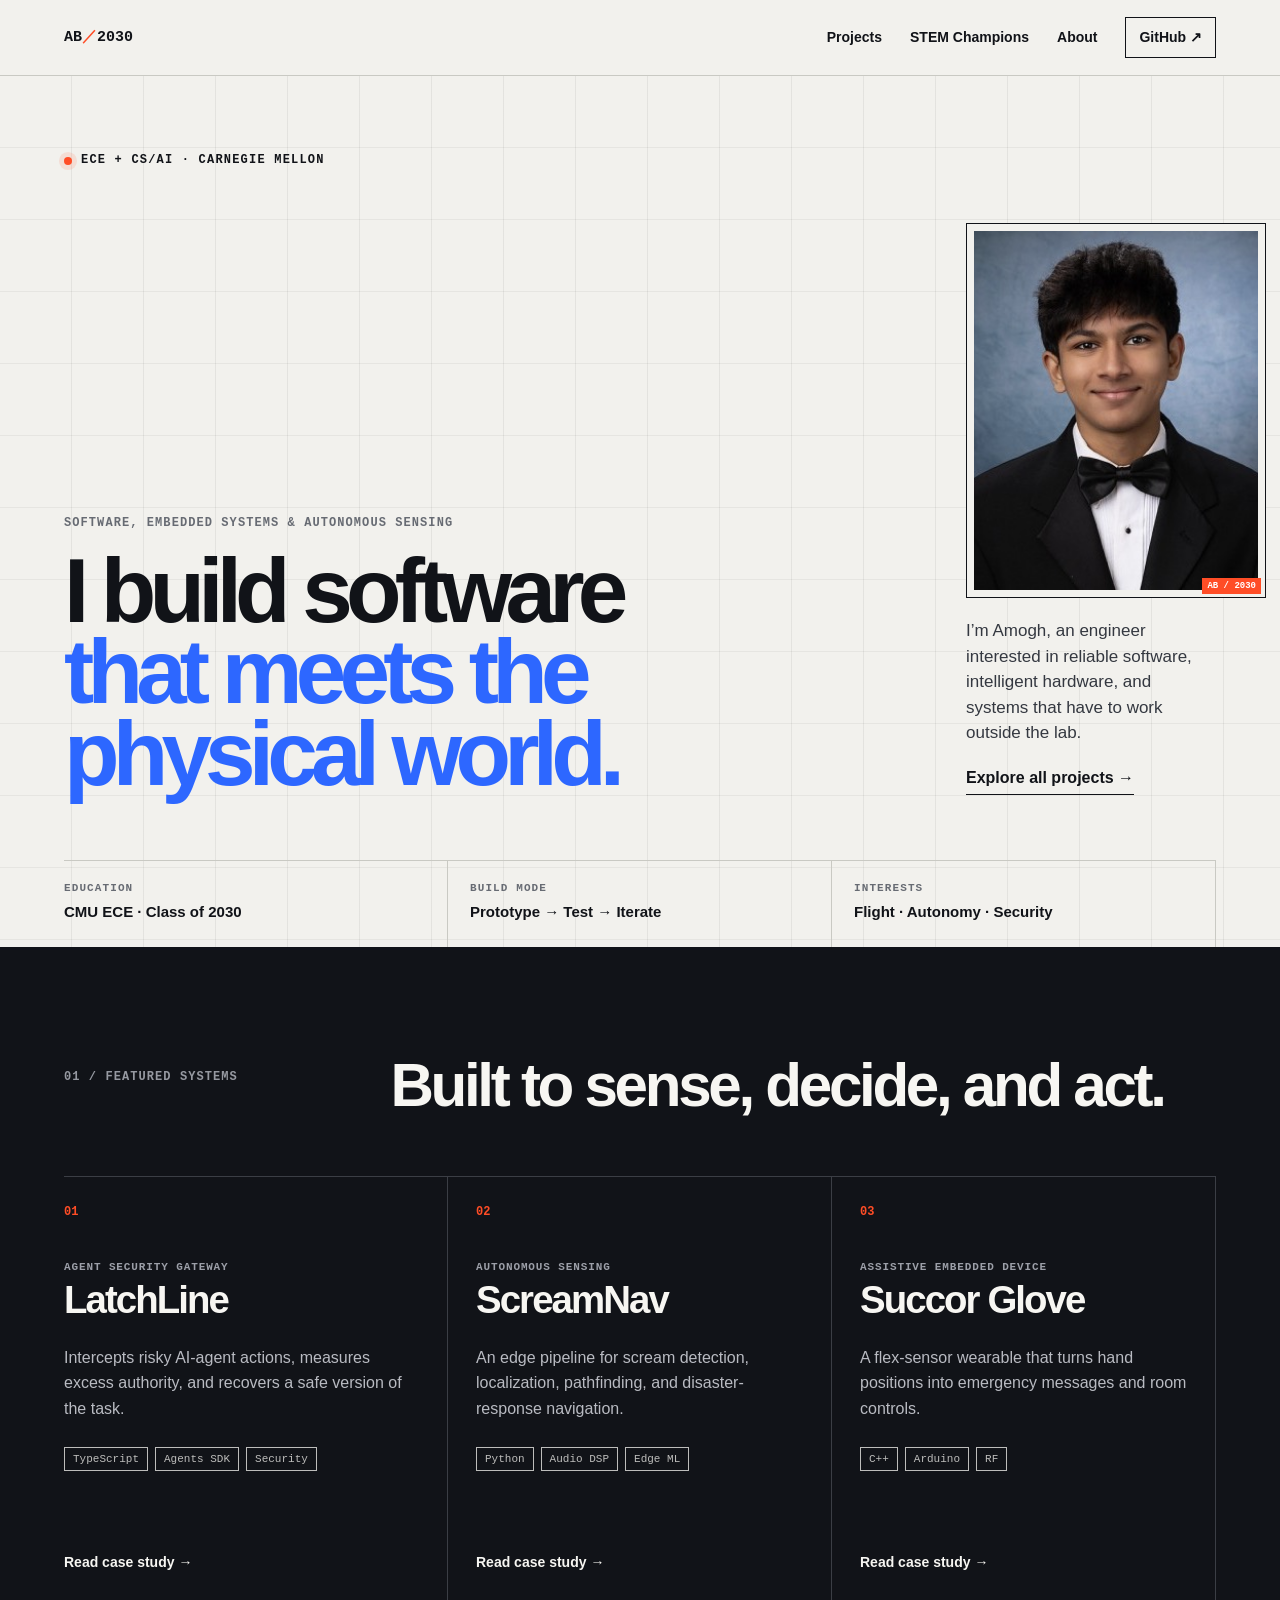
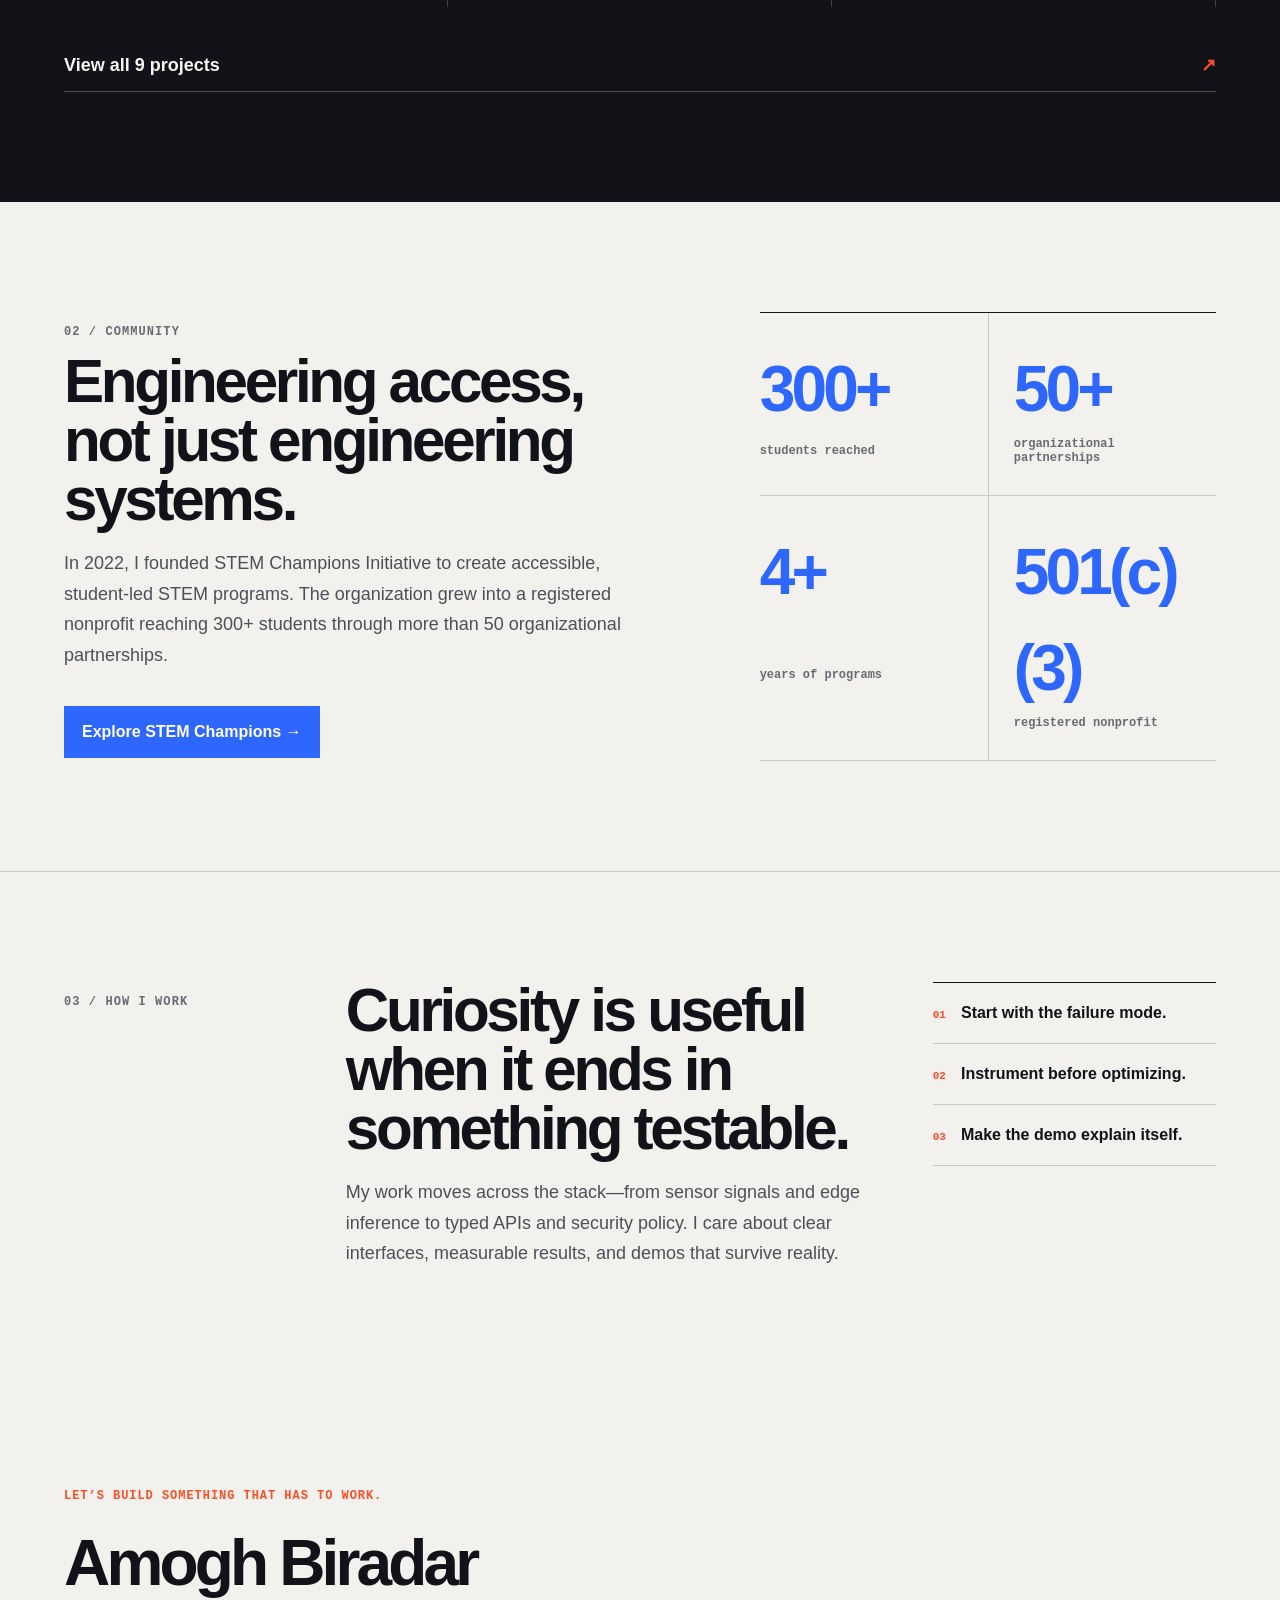
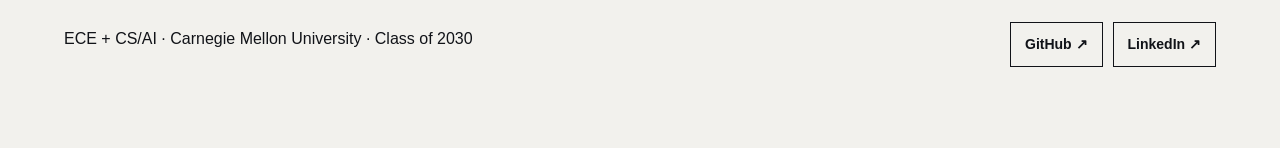
==== index.html @ 131e454c "Enlarge homepage portrait" ====
<!doctype html><html lang="en"><head><meta charset="utf-8"><meta name="viewport" content="width=device-width,initial-scale=1"><meta name="description" content="Amogh Biradar builds software, embedded systems, and autonomous tools at Carnegie Mellon."><title>Amogh Biradar — Software & Systems Engineer</title><link rel="stylesheet" href="style.css?v=20260917-portrait-large"></head><body>
<header class="nav-shell"><a class="wordmark" href="index.html">AB<span>／</span>2030</a><nav class="nav-links" aria-label="Primary"><a href="projects.html">Projects</a><a href="stem-champions.html">STEM Champions</a><a href="about.html">About</a><a class="nav-cta" href="https://github.com/Amogh-Biradar" target="_blank" rel="noreferrer">GitHub ↗</a></nav></header>
<main><section class="hero"><div class="hero-signal"><span class="signal-dot"></span>ECE + CS/AI · CARNEGIE MELLON</div><div class="hero-grid"><div><p class="kicker">Software, embedded systems & autonomous sensing</p><h1>I build software<span>that meets the physical world.</span></h1></div><div class="portrait-block"><div class="portrait-frame"><img src="assets/profile.jpg" alt="Portrait of Amogh Biradar"></div><p>I’m Amogh, an engineer interested in reliable software, intelligent hardware, and systems that have to work outside the lab.</p><a class="text-link" href="projects.html">Explore all projects →</a></div></div><div class="telemetry"><div><span>EDUCATION</span><strong>CMU ECE · Class of 2030</strong></div><div><span>BUILD MODE</span><strong>Prototype → Test → Iterate</strong></div><div><span>INTERESTS</span><strong>Flight · Autonomy · Security</strong></div></div></section>
<section class="dark-section"><div class="section-heading"><p class="section-number">01 / FEATURED SYSTEMS</p><h2>Built to sense, decide, and act.</h2></div><div class="featured-grid"><a class="feature-card" href="project.html?id=latchline"><span class="card-no">01</span><p>Agent security gateway</p><h3>LatchLine</h3><p class="card-copy">Intercepts risky AI-agent actions, measures excess authority, and recovers a safe version of the task.</p><div class="mini-tags"><span>TypeScript</span><span>Agents SDK</span><span>Security</span></div><b>Read case study →</b></a><a class="feature-card" href="project.html?id=screamnav"><span class="card-no">02</span><p>Autonomous sensing</p><h3>ScreamNav</h3><p class="card-copy">An edge pipeline for scream detection, localization, pathfinding, and disaster-response navigation.</p><div class="mini-tags"><span>Python</span><span>Audio DSP</span><span>Edge ML</span></div><b>Read case study →</b></a><a class="feature-card" href="project.html?id=succor"><span class="card-no">03</span><p>Assistive embedded device</p><h3>Succor Glove</h3><p class="card-copy">A flex-sensor wearable that turns hand positions into emergency messages and room controls.</p><div class="mini-tags"><span>C++</span><span>Arduino</span><span>RF</span></div><b>Read case study →</b></a></div><a class="section-link" href="projects.html">View all 9 projects <span>↗</span></a></section>
<section class="impact-band"><div><p class="section-number">02 / COMMUNITY</p><h2>Engineering access, not just engineering systems.</h2><p>In 2022, I founded STEM Champions Initiative to create accessible, student-led STEM programs. The organization grew into a registered nonprofit reaching 300+ students through more than 50 organizational partnerships.</p><a class="button" href="stem-champions.html">Explore STEM Champions →</a></div><div class="metric-grid"><div><strong>300+</strong><span>students reached</span></div><div><strong>50+</strong><span>organizational partnerships</span></div><div><strong>4+</strong><span>years of programs</span></div><div><strong>501(c)(3)</strong><span>registered nonprofit</span></div></div></section>
<section class="approach"><p class="section-number">03 / HOW I WORK</p><div><h2>Curiosity is useful when it ends in something testable.</h2><p>My work moves across the stack—from sensor signals and edge inference to typed APIs and security policy. I care about clear interfaces, measurable results, and demos that survive reality.</p></div><ol><li><span>01</span>Start with the failure mode.</li><li><span>02</span>Instrument before optimizing.</li><li><span>03</span>Make the demo explain itself.</li></ol></section></main>
<footer><div><p class="footer-kicker">LET’S BUILD SOMETHING THAT HAS TO WORK.</p><h2>Amogh Biradar</h2><p>ECE + CS/AI · Carnegie Mellon University · Class of 2030</p></div><div class="footer-links"><a href="https://github.com/Amogh-Biradar" target="_blank" rel="noreferrer">GitHub ↗</a><a href="https://www.linkedin.com/in/amogh-biradar-7ab093253" target="_blank" rel="noreferrer">LinkedIn ↗</a></div></footer></body></html>
---- style.css ----
:root{--ink:#111318;--paper:#f2f1ed;--line:#c9c9c3;--muted:#676b73;--signal:#ff4d26;--blue:#2d67ff;--white:#f7f6f2}*{box-sizing:border-box}html{scroll-behavior:smooth}body{margin:0;background:var(--paper);color:var(--ink);font:16px/1.5 Arial,sans-serif}a{color:inherit;text-decoration:none}img{display:block;max-width:100%}.nav-shell{height:76px;padding:0 clamp(20px,5vw,76px);display:flex;align-items:center;justify-content:space-between;border-bottom:1px solid var(--line);background:rgba(242,241,237,.94);backdrop-filter:blur(14px);position:sticky;top:0;z-index:20}.wordmark{font:700 15px/1 monospace}.wordmark span{color:var(--signal)}.nav-links{display:flex;align-items:center;gap:28px;font-size:14px;font-weight:650}.nav-links>a:hover,.nav-links .active{color:var(--blue)}.nav-cta{border:1px solid var(--ink);padding:9px 13px}.nav-cta:hover{background:var(--ink);color:#fff!important}.hero{padding:clamp(42px,6vw,80px) clamp(20px,5vw,76px) 0;min-height:calc(100vh - 76px);display:flex;flex-direction:column;overflow:hidden;background-image:linear-gradient(to right,transparent calc(100% - 1px),rgba(17,19,24,.065) 1px),linear-gradient(to bottom,transparent calc(100% - 1px),rgba(17,19,24,.055) 1px);background-size:72px 72px}.hero-signal{font:650 12px/1.3 monospace;letter-spacing:.1em;display:flex;align-items:center;gap:9px;text-transform:uppercase}.signal-dot{width:8px;height:8px;border-radius:50%;background:var(--signal);box-shadow:0 0 0 5px rgba(255,77,38,.12);display:inline-block}.hero-grid{display:grid;grid-template-columns:minmax(0,3.4fr) minmax(250px,1fr);gap:6vw;margin-top:auto;padding:55px 0 65px;align-items:end}.kicker,.section-number{font:650 12px/1.4 monospace;letter-spacing:.09em;color:var(--muted);text-transform:uppercase}.hero h1,.page-hero h1,.profile-hero h1,.case-hero h1{margin:18px 0 0;font-size:clamp(3.2rem,7.1vw,7.7rem);line-height:.9;letter-spacing:-.075em;font-weight:650}.hero h1 span{display:block;color:var(--blue)}.portrait-block{max-width:360px}.portrait-frame{width:150px;aspect-ratio:4/5;overflow:hidden;border:1px solid var(--ink);padding:7px;background:var(--paper);margin-bottom:20px;position:relative}.portrait-frame:after{content:'AB / 2030';position:absolute;right:4px;bottom:3px;background:var(--signal);color:#fff;padding:3px 5px;font:600 9px monospace}.portrait-frame img{width:100%;height:100%;object-fit:cover;filter:grayscale(15%)}.portrait-block>p{font-size:17px;color:#343840;margin:0 0 20px}.text-link{display:inline-block;font-weight:700;border-bottom:1px solid;padding-bottom:4px}.telemetry{margin-top:auto;display:grid;grid-template-columns:repeat(3,1fr);border-top:1px solid var(--line)}.telemetry>div{padding:21px 22px 24px 0;border-right:1px solid var(--line);display:grid;gap:7px}.telemetry>div+div{padding-left:22px}.telemetry span{font:650 11px monospace;color:var(--muted);letter-spacing:.1em}.telemetry strong{font-size:15px}.dark-section{padding:110px clamp(20px,5vw,76px);background:var(--ink);color:var(--white)}.section-heading{display:grid;grid-template-columns:1fr 3fr;gap:4vw;margin-bottom:60px}.dark-section .section-number,.timeline-section .section-number{color:#9699a1}.section-heading h2,.impact-band h2,.approach h2,.story-section h2,.toolkit h2,.project-links h2{margin:0;font-size:clamp(2.4rem,4.7vw,5rem);line-height:.98;letter-spacing:-.055em}.featured-grid{display:grid;grid-template-columns:repeat(3,1fr);border-top:1px solid #3b3e45}.feature-card{padding:28px 28px 34px 0;border-right:1px solid #3b3e45;display:flex;min-height:430px;flex-direction:column}.feature-card+.feature-card{padding-left:28px}.feature-card:hover h3,.index-card:hover h2{color:#8dabff}.card-no{color:var(--signal);font:650 12px monospace}.feature-card>p:not(.card-copy),.index-card>p:first-of-type{margin:42px 0 8px;color:#9c9fa8;font:650 11px monospace;text-transform:uppercase;letter-spacing:.08em}.feature-card h3,.index-card h2{font-size:clamp(2rem,3vw,3.6rem);letter-spacing:-.05em;line-height:1;margin:0}.card-copy{color:#b9bbc2;line-height:1.6;margin:25px 0}.feature-card b{margin-top:auto;font-size:14px}.mini-tags{display:flex;flex-wrap:wrap;gap:7px;margin:0 0 25px}.mini-tags span{border:1px solid currentColor;padding:5px 8px;font:500 11px monospace;opacity:.75}.section-link{margin-top:45px;display:flex;justify-content:space-between;font-size:18px;font-weight:700;border-bottom:1px solid #4a4c52;padding-bottom:12px}.section-link span{color:var(--signal)}.impact-band{padding:110px clamp(20px,5vw,76px);display:grid;grid-template-columns:1.3fr 1fr;gap:8vw}.impact-band>div>p:not(.section-number){max-width:680px;color:#4c5058;font-size:18px;line-height:1.7}.button{display:inline-block;background:var(--blue);color:#fff;padding:14px 18px;font-weight:700;margin-top:18px}.button:hover{background:var(--ink)}.metric-grid{display:grid;grid-template-columns:repeat(2,1fr);border-top:1px solid var(--ink);align-self:start}.metric-grid>div{padding:28px 12px 30px 0;border-bottom:1px solid var(--line);display:grid}.metric-grid>div:nth-child(even){padding-left:25px;border-left:1px solid var(--line)}.metric-grid strong{font-size:clamp(2.8rem,5vw,5.2rem);letter-spacing:-.06em;color:var(--blue)}.metric-grid span{font:600 12px monospace;color:var(--muted)}.approach{padding:110px clamp(20px,5vw,76px);border-top:1px solid var(--line);display:grid;grid-template-columns:1fr 2.4fr 1.3fr;gap:5vw}.approach>div>p{font-size:18px;color:#4c5058;line-height:1.7}.approach ol{list-style:none;margin:0;padding:0;border-top:1px solid}.approach li{padding:18px 0;border-bottom:1px solid var(--line);font-weight:700}.approach li span{color:var(--signal);font:600 11px monospace;margin-right:15px}footer{padding:80px clamp(20px,5vw,76px);display:flex;justify-content:space-between;gap:50px;align-items:flex-end}footer h2{font-size:clamp(2.5rem,5vw,5rem);margin:12px 0 4px;letter-spacing:-.06em}.footer-kicker{font:650 12px monospace;color:var(--signal);letter-spacing:.08em}.footer-links{display:flex;gap:10px}.footer-links a{border:1px solid;padding:11px 14px;font-weight:650;font-size:14px}.footer-links a:hover{background:var(--blue);border-color:var(--blue);color:#fff}
.page-hero{padding:clamp(70px,10vw,145px) clamp(20px,5vw,76px) 90px;border-bottom:1px solid var(--line);position:relative;overflow:hidden}.page-hero:after{content:'+';position:absolute;right:5vw;top:80px;color:var(--blue);font:200 clamp(8rem,20vw,18rem)/1 monospace;opacity:.12}.page-hero h1{max-width:1100px}.page-hero>p:last-child{font-size:20px;line-height:1.6;max-width:700px;color:#4d5159;margin-top:35px}.project-index-section{padding:45px clamp(20px,5vw,76px) 110px;background:var(--ink);color:var(--white)}.filter-row{display:flex;gap:10px;flex-wrap:wrap;margin-bottom:45px}.filter-row span{border:1px solid #494c54;padding:7px 10px;font:600 11px monospace;color:#a9abb1}.filter-row span:first-child{background:var(--blue);border-color:var(--blue);color:#fff}.all-projects{display:grid;grid-template-columns:repeat(2,1fr);border-top:1px solid #3b3e45}.index-card{min-height:390px;padding:32px;border-bottom:1px solid #3b3e45}.index-card:nth-child(odd){border-right:1px solid #3b3e45;padding-left:0}.index-card>div:first-child{display:flex;justify-content:space-between;color:var(--signal);font:650 12px monospace}.index-card .card-copy{max-width:630px}.nonprofit-hero{background:var(--ink);color:var(--white);border:0}.nonprofit-hero>p:last-child{color:#c4c5c9}.numbers{display:grid;grid-template-columns:repeat(4,1fr);background:var(--blue);color:#fff;padding:0 clamp(20px,5vw,76px)}.numbers div{padding:45px 25px 45px 0;border-right:1px solid rgba(255,255,255,.3);display:grid}.numbers div+div{padding-left:25px}.numbers strong{font-size:clamp(3rem,6vw,6rem);letter-spacing:-.06em}.numbers span{font:600 12px monospace;text-transform:uppercase}.story-section{padding:110px clamp(20px,5vw,76px);display:grid;grid-template-columns:1fr 3fr;gap:5vw}.story-section>div p{max-width:850px;font-size:18px;line-height:1.7;color:#4d5159}.timeline-section{padding:110px clamp(20px,5vw,76px);background:var(--ink);color:var(--white)}.timeline{display:grid;grid-template-columns:repeat(4,1fr);border-top:1px solid #44474e}.timeline article{padding:30px 24px 15px 0;border-right:1px solid #44474e}.timeline article+article{padding-left:24px}.timeline span{font:650 12px monospace;color:var(--signal)}.timeline h3{font-size:24px;margin:35px 0 15px}.timeline p{color:#b9bbc2}.programs-section{padding:110px clamp(20px,5vw,76px)}.program-grid{display:grid;grid-template-columns:repeat(3,1fr);margin:45px 0}.program-grid article{padding:25px 35px 25px 0;border-top:1px solid}.program-grid article+article{padding-left:35px;border-left:1px solid var(--line)}.program-grid b{font:650 12px monospace;color:var(--signal)}.program-grid h3{font-size:25px;margin:28px 0 12px}.program-grid p{color:#4d5159}.profile-hero{padding:90px clamp(20px,5vw,76px);display:grid;grid-template-columns:2fr minmax(250px,1fr);gap:8vw;align-items:end}.profile-hero h1{font-size:clamp(3rem,6vw,6.5rem)}.profile-hero>div>p:not(.hero-signal){font-size:19px;line-height:1.7;color:#4d5159;max-width:750px}.large-portrait{border:1px solid;padding:10px;position:relative}.large-portrait:before{content:'';position:absolute;inset:20px -20px -20px 20px;border:1px solid var(--blue);z-index:-1}.large-portrait img{width:100%;aspect-ratio:4/5;object-fit:cover}.profile-actions{display:flex;gap:22px;align-items:center}.experience-section{padding:100px clamp(20px,5vw,76px);background:var(--ink);color:var(--white);display:grid;grid-template-columns:1fr 3fr;gap:5vw}.experience-list{border-top:1px solid #44474e}.experience-list article{display:grid;grid-template-columns:130px 1.1fr 1fr;gap:25px;padding:30px 0;border-bottom:1px solid #44474e}.experience-list article>span{font:650 11px monospace;color:var(--signal)}.experience-list h3{margin:0;font-size:21px}.experience-list p{margin:4px 0;color:#b9bbc2}.toolkit{padding:100px clamp(20px,5vw,76px);display:grid;grid-template-columns:1fr 2fr;gap:6vw}.tool-columns>div{border-top:1px solid;padding:20px 0;display:grid;grid-template-columns:160px 1fr}.tool-columns h3,.tool-columns p{margin:0}.tool-columns p{color:#4d5159}.case-hero{padding:90px clamp(20px,5vw,76px);background:var(--ink);color:var(--white)}.back-link{font:650 11px monospace;color:#a8abb2}.case-hero>p{font:650 12px monospace;color:var(--signal);text-transform:uppercase;margin-top:70px}.case-hero h1{color:#fff}.case-lead{font:400 clamp(1.35rem,2.2vw,2rem)/1.5 Arial!important;color:#c6c7cb!important;text-transform:none!important;max-width:920px;margin:32px 0!important}.case-hero .mini-tags{max-width:900px}.case-body{padding:100px clamp(20px,5vw,76px);display:grid;grid-template-columns:1fr 3fr;gap:5vw}.case-body aside{display:flex;flex-direction:column;gap:12px;font:650 11px monospace;color:var(--muted)}.case-body aside p{color:var(--signal);margin:0 0 25px}.case-body article{padding:0 0 60px;margin-bottom:60px;border-bottom:1px solid var(--line)}.case-body article>span{font:650 11px monospace;color:var(--signal)}.case-body article h2{font-size:clamp(2rem,4vw,4rem);line-height:1;letter-spacing:-.05em;margin:20px 0}.case-body article p{font-size:20px;line-height:1.75;color:#464a52;max-width:900px}.project-links{padding:90px clamp(20px,5vw,76px);background:var(--blue);color:#fff;display:grid;grid-template-columns:1.3fr 1fr;gap:7vw}.project-links .section-number{color:#d9e2ff}.project-links>div:last-child{border-top:1px solid rgba(255,255,255,.5)}.project-links a{display:flex;justify-content:space-between;padding:18px 0;border-bottom:1px solid rgba(255,255,255,.5);font-weight:700}
@media(max-width:900px){.hero-grid,.impact-band,.profile-hero{grid-template-columns:1fr}.portrait-block{display:grid;grid-template-columns:120px 1fr;gap:20px;align-items:end}.portrait-block .text-link{grid-column:2}.featured-grid,.timeline,.program-grid{grid-template-columns:1fr}.feature-card,.feature-card+.feature-card,.timeline article,.timeline article+article,.program-grid article,.program-grid article+article{padding:30px 0;border-right:0;border-left:0;border-bottom:1px solid #44474e;min-height:auto}.approach,.story-section,.experience-section,.toolkit,.case-body,.project-links{grid-template-columns:1fr}.numbers{grid-template-columns:repeat(2,1fr)}.section-heading{grid-template-columns:1fr}.experience-list article{grid-template-columns:100px 1fr}.experience-list article>p{grid-column:2}.large-portrait{max-width:380px}.case-body aside{display:none}}
@media(max-width:620px){.nav-shell{height:auto;min-height:68px}.nav-links{gap:12px}.nav-links>a:not(.nav-cta):not(.active){display:none}.nav-links .active{font-size:12px}.hero{min-height:auto}.hero h1{font-size:3.45rem}.portrait-block{grid-template-columns:100px 1fr}.telemetry,.all-projects,.numbers{grid-template-columns:1fr}.telemetry>div,.telemetry>div+div{padding:15px 0;border-right:0}.index-card,.index-card:nth-child(odd){padding:30px 0;border-right:0}.numbers div,.numbers div+div{padding:28px 0;border-right:0}.numbers div+div{border-top:1px solid rgba(255,255,255,.3)}.approach{grid-template-columns:1fr}.metric-grid{grid-template-columns:1fr}.metric-grid>div:nth-child(even){padding-left:0;border-left:0}.experience-list article{grid-template-columns:1fr}.experience-list article>p{grid-column:1}.tool-columns>div{grid-template-columns:1fr;gap:8px}footer{align-items:flex-start;flex-direction:column}.footer-links{width:100%;flex-wrap:wrap}.footer-links a{flex:1;text-align:center}.profile-actions{align-items:flex-start;flex-direction:column}}
@media(prefers-reduced-motion:reduce){html{scroll-behavior:auto}}
.numbers div:last-child strong{font-size:clamp(2rem,3.6vw,4.2rem);align-self:center}
.project-links .unavailable{margin:0;padding:18px 0;border-bottom:1px solid rgba(255,255,255,.5);font:650 14px/1.5 monospace;color:#e7ecff}
.hero .portrait-block{max-width:420px}
.hero .portrait-frame{width:300px}
@media(max-width:900px){.hero .portrait-frame{width:150px}}
@media(max-width:620px){.hero .portrait-frame{width:115px}}
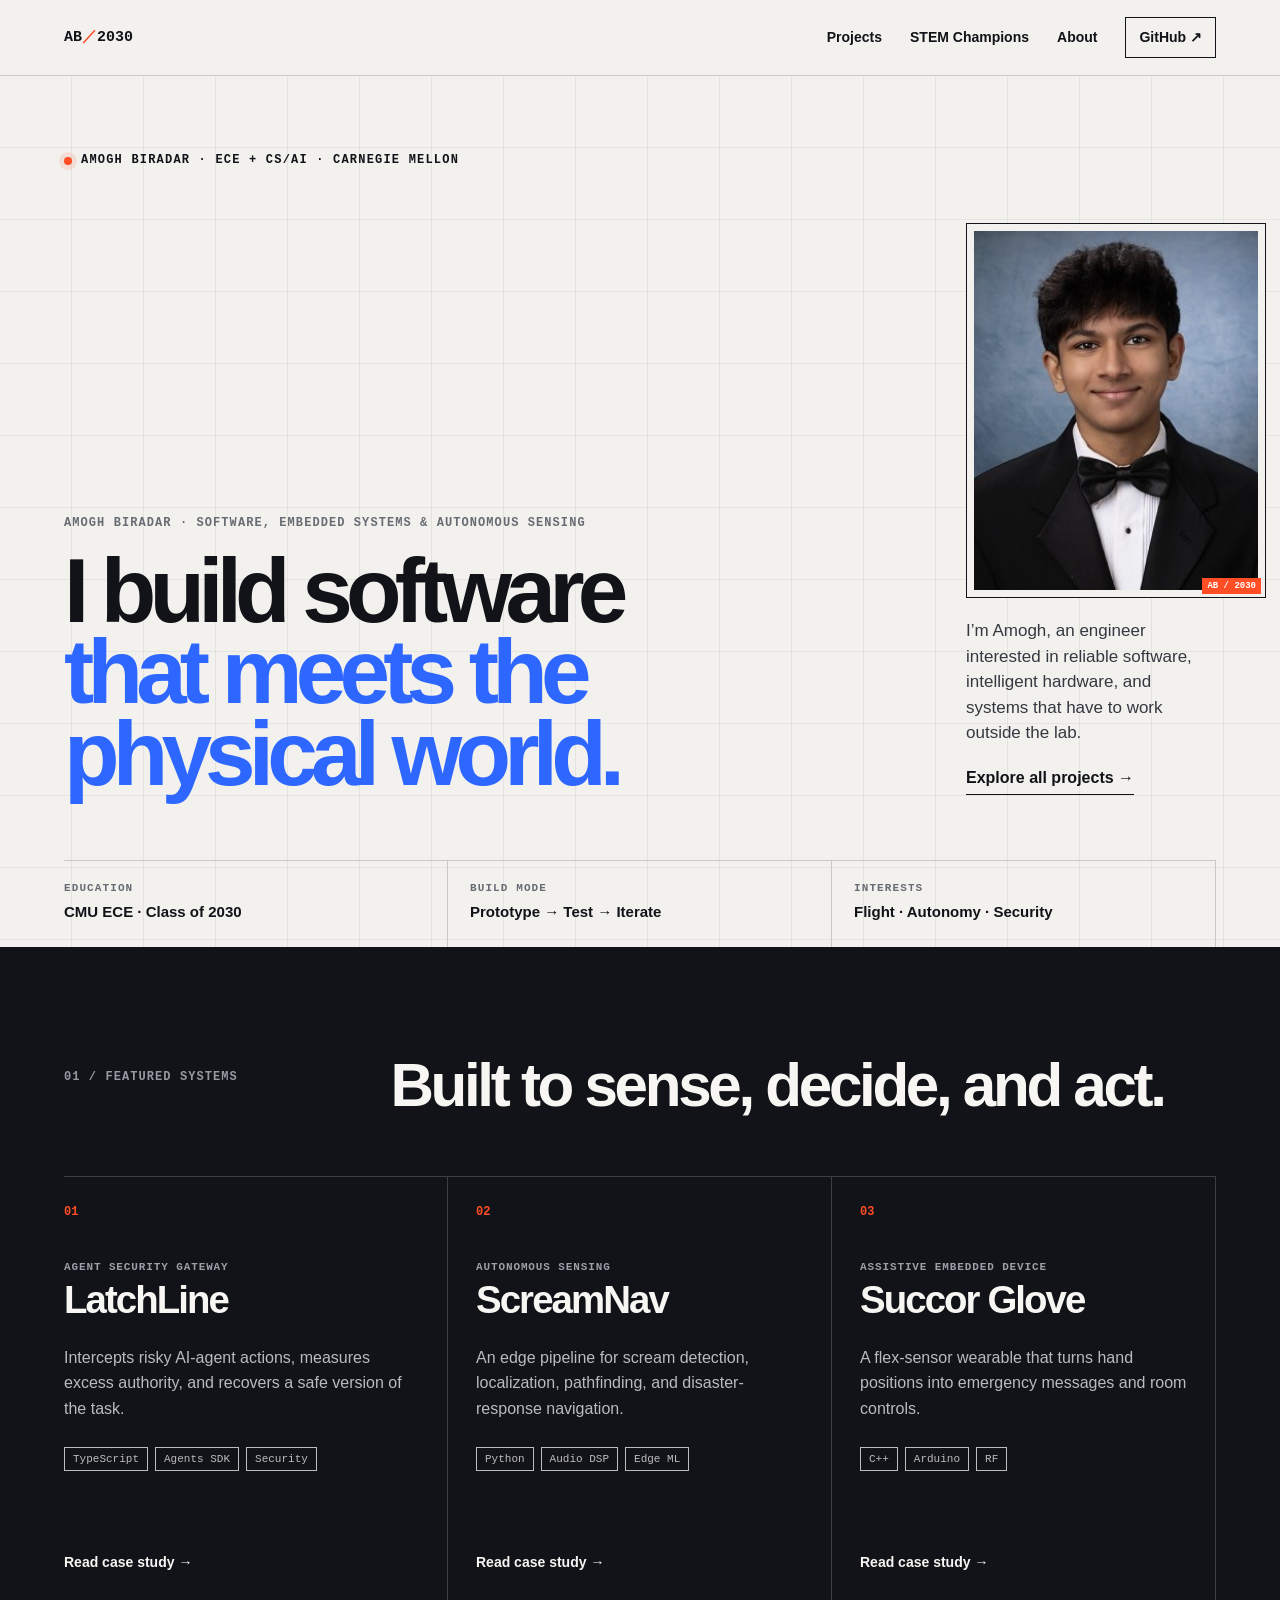
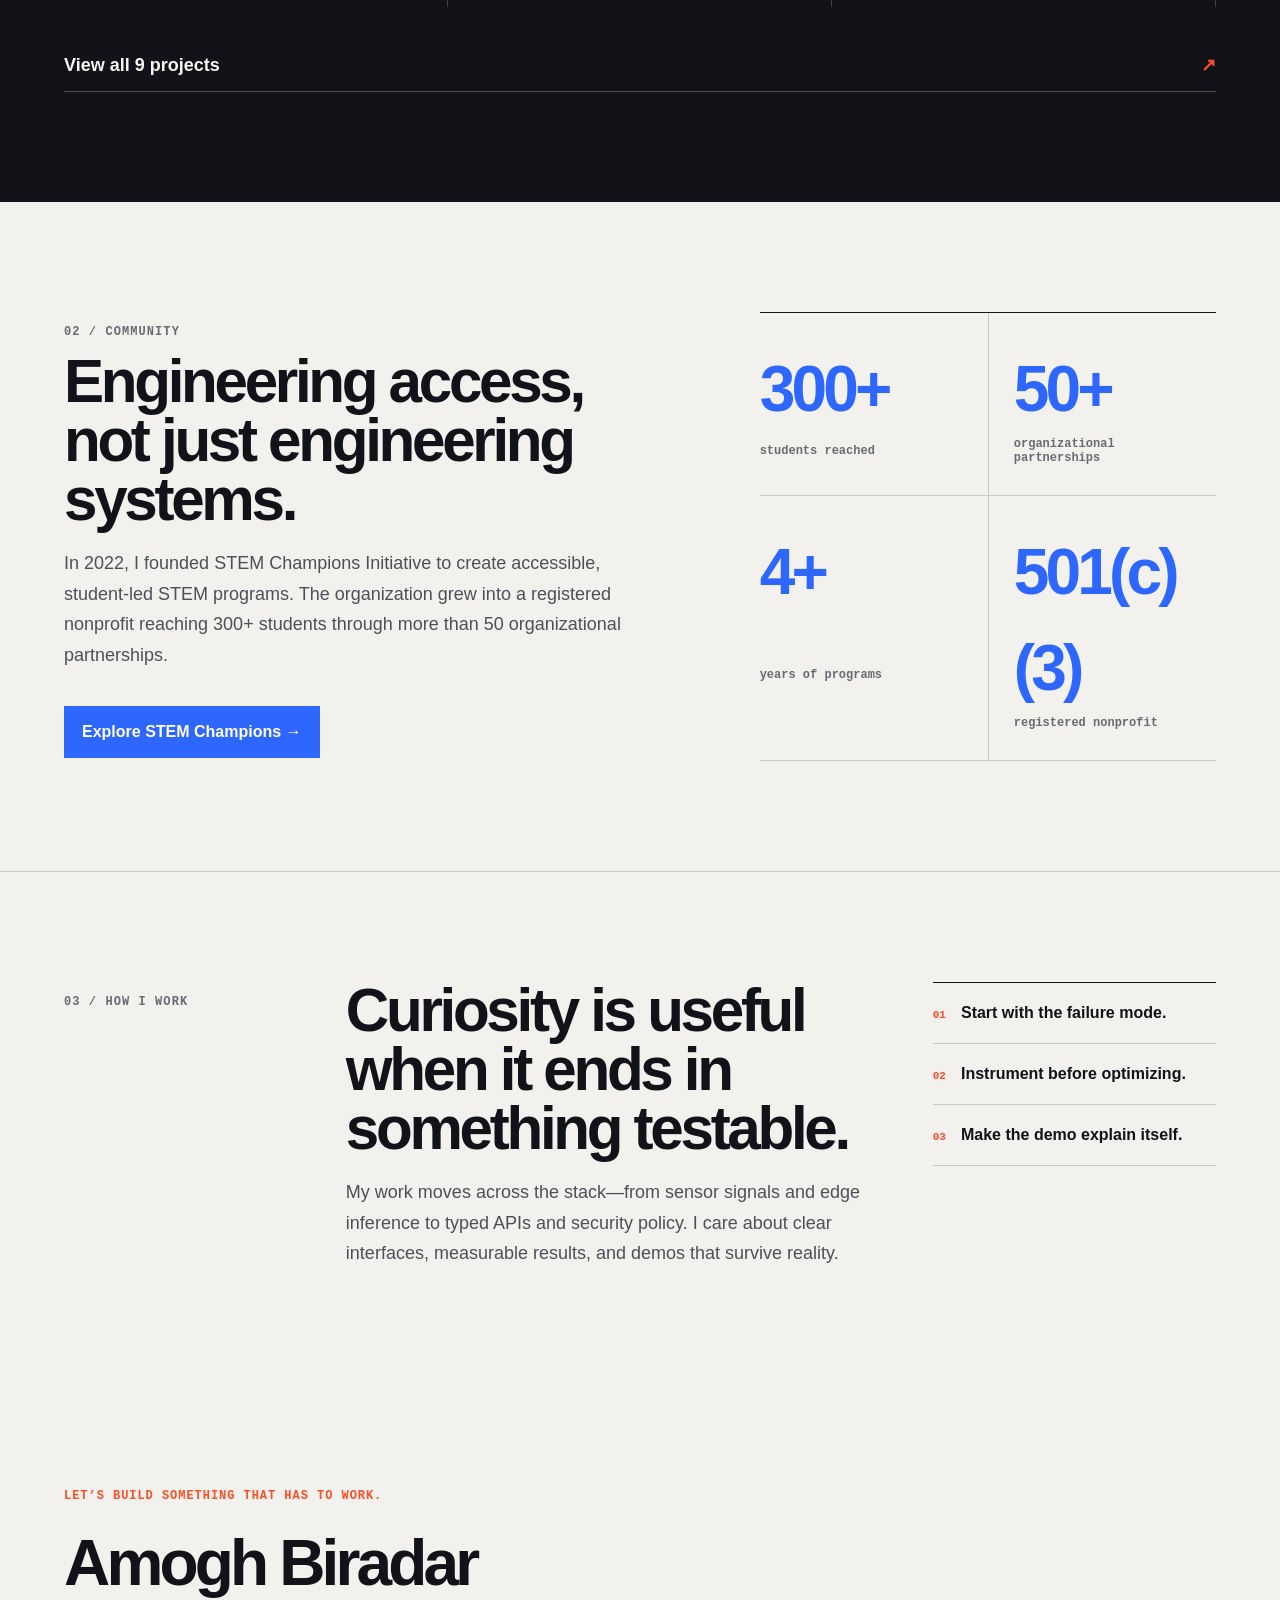
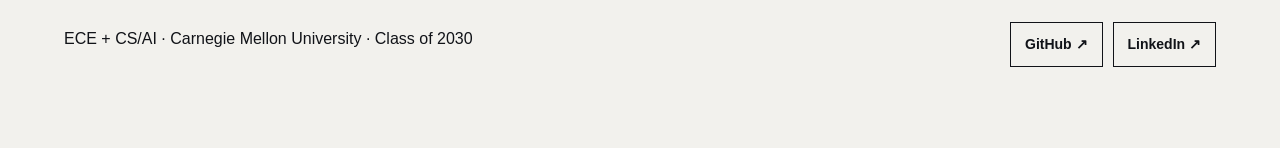
==== commit 83ee9042: "Improve site indexing and search metadata" ====
--- a/index.html
+++ b/index.html
@@ -1,6 +1,6 @@
-<!doctype html><html lang="en"><head><meta charset="utf-8"><meta name="viewport" content="width=device-width,initial-scale=1"><meta name="description" content="Amogh Biradar builds software, embedded systems, and autonomous tools at Carnegie Mellon."><title>Amogh Biradar — Software & Systems Engineer</title><link rel="stylesheet" href="style.css?v=20260917-portrait-large"></head><body>
+<!doctype html><html lang="en"><head><meta charset="utf-8"><meta name="viewport" content="width=device-width,initial-scale=1"><title>Amogh Biradar | Carnegie Mellon ECE &amp; Software Engineer</title><meta name="description" content="Amogh Biradar is a Carnegie Mellon ECE student and software engineer building embedded systems, autonomous sensing tools, security software, and intelligent hardware."><meta name="author" content="Amogh Biradar"><meta name="robots" content="index,follow,max-image-preview:large"><link rel="canonical" href="https://amoghbiradar.info/"><meta property="og:type" content="profile"><meta property="og:site_name" content="Amogh Biradar"><meta property="og:title" content="Amogh Biradar | Carnegie Mellon ECE &amp; Software Engineer"><meta property="og:description" content="Software, embedded systems, autonomous sensing, and security projects by Amogh Biradar, a Carnegie Mellon ECE student."><meta property="og:url" content="https://amoghbiradar.info/"><meta property="profile:first_name" content="Amogh"><meta property="profile:last_name" content="Biradar"><meta name="twitter:card" content="summary"><meta name="twitter:title" content="Amogh Biradar | Carnegie Mellon ECE &amp; Software Engineer"><meta name="twitter:description" content="Software, embedded systems, autonomous sensing, and security projects by Amogh Biradar."><script type="application/ld+json">{"@context":"https://schema.org","@type":"Person","name":"Amogh Biradar","url":"https://amoghbiradar.info/","image":"https://amoghbiradar.info/assets/profile.jpg","sameAs":["https://github.com/Amogh-Biradar","https://www.linkedin.com/in/amogh-biradar-7ab093253"],"affiliation":{"@type":"CollegeOrUniversity","name":"Carnegie Mellon University","url":"https://www.cmu.edu/"},"alumniOf":{"@type":"CollegeOrUniversity","name":"Carnegie Mellon University","url":"https://www.cmu.edu/"},"description":"Electrical and Computer Engineering student and software engineer building embedded systems, autonomous sensing tools, security software, and intelligent hardware.","knowsAbout":["Software Engineering","Electrical and Computer Engineering","Embedded Systems","Autonomous Systems","Computer Security","Artificial Intelligence"]}</script><link rel="stylesheet" href="style.css?v=20260917-portrait-large"></head><body>
 <header class="nav-shell"><a class="wordmark" href="index.html">AB<span>／</span>2030</a><nav class="nav-links" aria-label="Primary"><a href="projects.html">Projects</a><a href="stem-champions.html">STEM Champions</a><a href="about.html">About</a><a class="nav-cta" href="https://github.com/Amogh-Biradar" target="_blank" rel="noreferrer">GitHub ↗</a></nav></header>
-<main><section class="hero"><div class="hero-signal"><span class="signal-dot"></span>ECE + CS/AI · CARNEGIE MELLON</div><div class="hero-grid"><div><p class="kicker">Software, embedded systems & autonomous sensing</p><h1>I build software<span>that meets the physical world.</span></h1></div><div class="portrait-block"><div class="portrait-frame"><img src="assets/profile.jpg" alt="Portrait of Amogh Biradar"></div><p>I’m Amogh, an engineer interested in reliable software, intelligent hardware, and systems that have to work outside the lab.</p><a class="text-link" href="projects.html">Explore all projects →</a></div></div><div class="telemetry"><div><span>EDUCATION</span><strong>CMU ECE · Class of 2030</strong></div><div><span>BUILD MODE</span><strong>Prototype → Test → Iterate</strong></div><div><span>INTERESTS</span><strong>Flight · Autonomy · Security</strong></div></div></section>
+<main><section class="hero"><div class="hero-signal"><span class="signal-dot"></span>AMOGH BIRADAR · ECE + CS/AI · CARNEGIE MELLON</div><div class="hero-grid"><div><p class="kicker">Amogh Biradar · Software, embedded systems & autonomous sensing</p><h1>I build software<span>that meets the physical world.</span></h1></div><div class="portrait-block"><div class="portrait-frame"><img src="assets/profile.jpg" alt="Portrait of Amogh Biradar"></div><p>I’m Amogh, an engineer interested in reliable software, intelligent hardware, and systems that have to work outside the lab.</p><a class="text-link" href="projects.html">Explore all projects →</a></div></div><div class="telemetry"><div><span>EDUCATION</span><strong>CMU ECE · Class of 2030</strong></div><div><span>BUILD MODE</span><strong>Prototype → Test → Iterate</strong></div><div><span>INTERESTS</span><strong>Flight · Autonomy · Security</strong></div></div></section>
 <section class="dark-section"><div class="section-heading"><p class="section-number">01 / FEATURED SYSTEMS</p><h2>Built to sense, decide, and act.</h2></div><div class="featured-grid"><a class="feature-card" href="project.html?id=latchline"><span class="card-no">01</span><p>Agent security gateway</p><h3>LatchLine</h3><p class="card-copy">Intercepts risky AI-agent actions, measures excess authority, and recovers a safe version of the task.</p><div class="mini-tags"><span>TypeScript</span><span>Agents SDK</span><span>Security</span></div><b>Read case study →</b></a><a class="feature-card" href="project.html?id=screamnav"><span class="card-no">02</span><p>Autonomous sensing</p><h3>ScreamNav</h3><p class="card-copy">An edge pipeline for scream detection, localization, pathfinding, and disaster-response navigation.</p><div class="mini-tags"><span>Python</span><span>Audio DSP</span><span>Edge ML</span></div><b>Read case study →</b></a><a class="feature-card" href="project.html?id=succor"><span class="card-no">03</span><p>Assistive embedded device</p><h3>Succor Glove</h3><p class="card-copy">A flex-sensor wearable that turns hand positions into emergency messages and room controls.</p><div class="mini-tags"><span>C++</span><span>Arduino</span><span>RF</span></div><b>Read case study →</b></a></div><a class="section-link" href="projects.html">View all 9 projects <span>↗</span></a></section>
 <section class="impact-band"><div><p class="section-number">02 / COMMUNITY</p><h2>Engineering access, not just engineering systems.</h2><p>In 2022, I founded STEM Champions Initiative to create accessible, student-led STEM programs. The organization grew into a registered nonprofit reaching 300+ students through more than 50 organizational partnerships.</p><a class="button" href="stem-champions.html">Explore STEM Champions →</a></div><div class="metric-grid"><div><strong>300+</strong><span>students reached</span></div><div><strong>50+</strong><span>organizational partnerships</span></div><div><strong>4+</strong><span>years of programs</span></div><div><strong>501(c)(3)</strong><span>registered nonprofit</span></div></div></section>
 <section class="approach"><p class="section-number">03 / HOW I WORK</p><div><h2>Curiosity is useful when it ends in something testable.</h2><p>My work moves across the stack—from sensor signals and edge inference to typed APIs and security policy. I care about clear interfaces, measurable results, and demos that survive reality.</p></div><ol><li><span>01</span>Start with the failure mode.</li><li><span>02</span>Instrument before optimizing.</li><li><span>03</span>Make the demo explain itself.</li></ol></section></main>
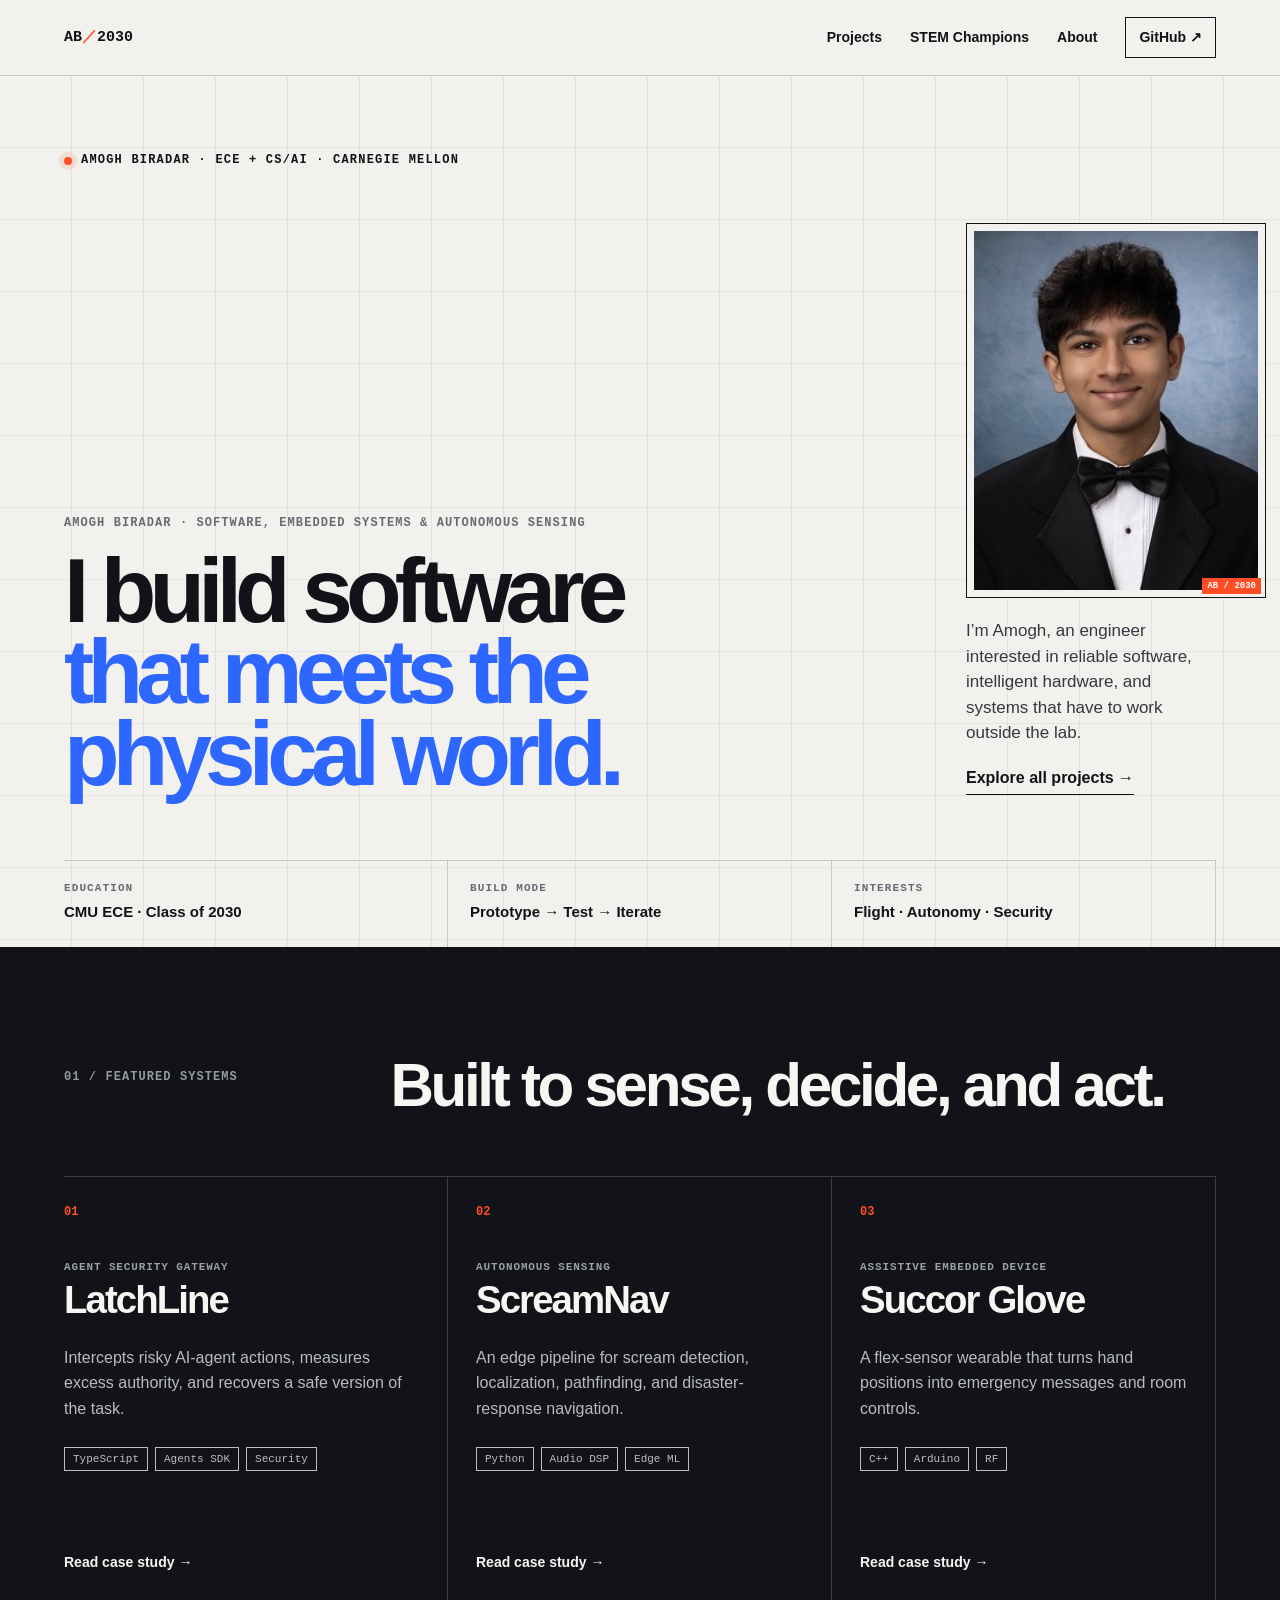
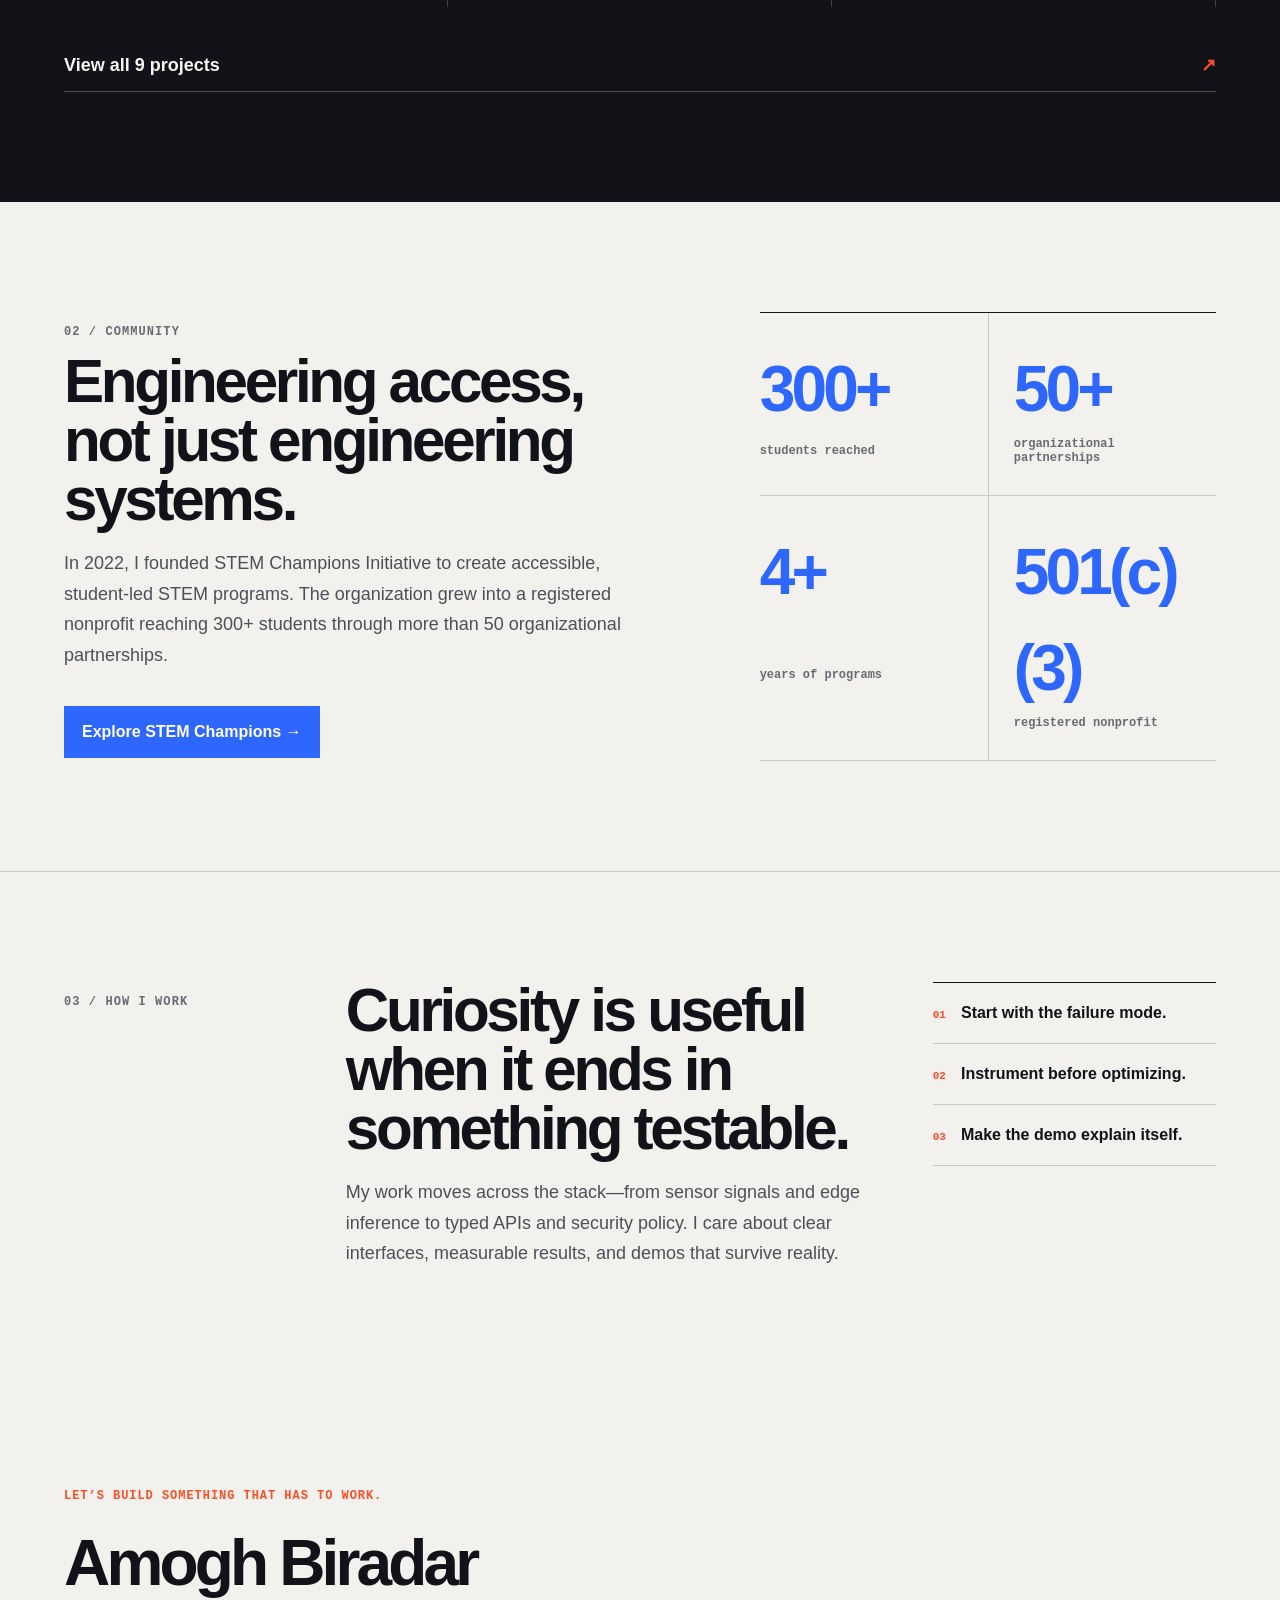
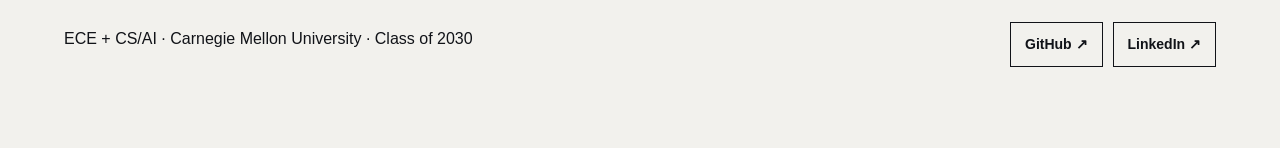
==== commit a652871f: "Add reduced-motion hero entrance" ====
--- a/index.html
+++ b/index.html
@@ -1,7 +1,7 @@
-<!doctype html><html lang="en"><head><meta charset="utf-8"><meta name="viewport" content="width=device-width,initial-scale=1"><title>Amogh Biradar | Carnegie Mellon ECE &amp; Software Engineer</title><meta name="description" content="Amogh Biradar is a Carnegie Mellon ECE student and software engineer building embedded systems, autonomous sensing tools, security software, and intelligent hardware."><meta name="author" content="Amogh Biradar"><meta name="robots" content="index,follow,max-image-preview:large"><link rel="canonical" href="https://amoghbiradar.info/"><meta property="og:type" content="profile"><meta property="og:site_name" content="Amogh Biradar"><meta property="og:title" content="Amogh Biradar | Carnegie Mellon ECE &amp; Software Engineer"><meta property="og:description" content="Software, embedded systems, autonomous sensing, and security projects by Amogh Biradar, a Carnegie Mellon ECE student."><meta property="og:url" content="https://amoghbiradar.info/"><meta property="profile:first_name" content="Amogh"><meta property="profile:last_name" content="Biradar"><meta name="twitter:card" content="summary"><meta name="twitter:title" content="Amogh Biradar | Carnegie Mellon ECE &amp; Software Engineer"><meta name="twitter:description" content="Software, embedded systems, autonomous sensing, and security projects by Amogh Biradar."><script type="application/ld+json">{"@context":"https://schema.org","@type":"Person","name":"Amogh Biradar","url":"https://amoghbiradar.info/","image":"https://amoghbiradar.info/assets/profile.jpg","sameAs":["https://github.com/Amogh-Biradar","https://www.linkedin.com/in/amogh-biradar-7ab093253"],"affiliation":{"@type":"CollegeOrUniversity","name":"Carnegie Mellon University","url":"https://www.cmu.edu/"},"alumniOf":{"@type":"CollegeOrUniversity","name":"Carnegie Mellon University","url":"https://www.cmu.edu/"},"description":"Electrical and Computer Engineering student and software engineer building embedded systems, autonomous sensing tools, security software, and intelligent hardware.","knowsAbout":["Software Engineering","Electrical and Computer Engineering","Embedded Systems","Autonomous Systems","Computer Security","Artificial Intelligence"]}</script><link rel="stylesheet" href="style.css?v=20260917-portrait-large"></head><body>
-<header class="nav-shell"><a class="wordmark" href="index.html">AB<span>／</span>2030</a><nav class="nav-links" aria-label="Primary"><a href="projects.html">Projects</a><a href="stem-champions.html">STEM Champions</a><a href="about.html">About</a><a class="nav-cta" href="https://github.com/Amogh-Biradar" target="_blank" rel="noreferrer">GitHub ↗</a></nav></header>
+<!doctype html><html lang="en"><head><meta charset="utf-8"><meta name="viewport" content="width=device-width,initial-scale=1"><title>Amogh Biradar | Carnegie Mellon ECE &amp; Software Engineer</title><link rel="icon" href="favicon.svg" type="image/svg+xml"><meta name="description" content="Amogh Biradar is a Carnegie Mellon ECE student and software engineer building embedded systems, autonomous sensing tools, security software, and intelligent hardware."><meta name="author" content="Amogh Biradar"><meta name="robots" content="index,follow,max-image-preview:large"><link rel="canonical" href="https://amoghbiradar.info/"><meta property="og:type" content="profile"><meta property="og:site_name" content="Amogh Biradar"><meta property="og:title" content="Amogh Biradar | Carnegie Mellon ECE &amp; Software Engineer"><meta property="og:description" content="Software, embedded systems, autonomous sensing, and security projects by Amogh Biradar, a Carnegie Mellon ECE student."><meta property="og:url" content="https://amoghbiradar.info/"><meta property="profile:first_name" content="Amogh"><meta property="profile:last_name" content="Biradar"><meta name="twitter:card" content="summary"><meta name="twitter:title" content="Amogh Biradar | Carnegie Mellon ECE &amp; Software Engineer"><meta name="twitter:description" content="Software, embedded systems, autonomous sensing, and security projects by Amogh Biradar."><script type="application/ld+json">{"@context":"https://schema.org","@type":"Person","name":"Amogh Biradar","url":"https://amoghbiradar.info/","image":"https://amoghbiradar.info/assets/profile.jpg","sameAs":["https://github.com/Amogh-Biradar","https://www.linkedin.com/in/amogh-biradar-7ab093253"],"affiliation":{"@type":"CollegeOrUniversity","name":"Carnegie Mellon University","url":"https://www.cmu.edu/"},"alumniOf":{"@type":"CollegeOrUniversity","name":"Carnegie Mellon University","url":"https://www.cmu.edu/"},"description":"Electrical and Computer Engineering student and software engineer building embedded systems, autonomous sensing tools, security software, and intelligent hardware.","knowsAbout":["Software Engineering","Electrical and Computer Engineering","Embedded Systems","Autonomous Systems","Computer Security","Artificial Intelligence"]}</script><link rel="stylesheet" href="style.css?v=20261114"></head><body>
+<header class="nav-shell"><a class="wordmark" href="index.html">AB<span>／</span>2030</a><button class="nav-toggle" type="button" aria-expanded="false" aria-controls="primary-nav"><span>Menu</span></button><nav id="primary-nav" class="nav-links" aria-label="Primary"><a href="projects.html">Projects</a><a href="stem-champions.html">STEM Champions</a><a href="about.html">About</a><a class="nav-cta" href="https://github.com/Amogh-Biradar" target="_blank" rel="noreferrer">GitHub ↗</a></nav></header>
 <main><section class="hero"><div class="hero-signal"><span class="signal-dot"></span>AMOGH BIRADAR · ECE + CS/AI · CARNEGIE MELLON</div><div class="hero-grid"><div><p class="kicker">Amogh Biradar · Software, embedded systems & autonomous sensing</p><h1>I build software<span>that meets the physical world.</span></h1></div><div class="portrait-block"><div class="portrait-frame"><img src="assets/profile.jpg" alt="Portrait of Amogh Biradar"></div><p>I’m Amogh, an engineer interested in reliable software, intelligent hardware, and systems that have to work outside the lab.</p><a class="text-link" href="projects.html">Explore all projects →</a></div></div><div class="telemetry"><div><span>EDUCATION</span><strong>CMU ECE · Class of 2030</strong></div><div><span>BUILD MODE</span><strong>Prototype → Test → Iterate</strong></div><div><span>INTERESTS</span><strong>Flight · Autonomy · Security</strong></div></div></section>
 <section class="dark-section"><div class="section-heading"><p class="section-number">01 / FEATURED SYSTEMS</p><h2>Built to sense, decide, and act.</h2></div><div class="featured-grid"><a class="feature-card" href="project.html?id=latchline"><span class="card-no">01</span><p>Agent security gateway</p><h3>LatchLine</h3><p class="card-copy">Intercepts risky AI-agent actions, measures excess authority, and recovers a safe version of the task.</p><div class="mini-tags"><span>TypeScript</span><span>Agents SDK</span><span>Security</span></div><b>Read case study →</b></a><a class="feature-card" href="project.html?id=screamnav"><span class="card-no">02</span><p>Autonomous sensing</p><h3>ScreamNav</h3><p class="card-copy">An edge pipeline for scream detection, localization, pathfinding, and disaster-response navigation.</p><div class="mini-tags"><span>Python</span><span>Audio DSP</span><span>Edge ML</span></div><b>Read case study →</b></a><a class="feature-card" href="project.html?id=succor"><span class="card-no">03</span><p>Assistive embedded device</p><h3>Succor Glove</h3><p class="card-copy">A flex-sensor wearable that turns hand positions into emergency messages and room controls.</p><div class="mini-tags"><span>C++</span><span>Arduino</span><span>RF</span></div><b>Read case study →</b></a></div><a class="section-link" href="projects.html">View all 9 projects <span>↗</span></a></section>
 <section class="impact-band"><div><p class="section-number">02 / COMMUNITY</p><h2>Engineering access, not just engineering systems.</h2><p>In 2022, I founded STEM Champions Initiative to create accessible, student-led STEM programs. The organization grew into a registered nonprofit reaching 300+ students through more than 50 organizational partnerships.</p><a class="button" href="stem-champions.html">Explore STEM Champions →</a></div><div class="metric-grid"><div><strong>300+</strong><span>students reached</span></div><div><strong>50+</strong><span>organizational partnerships</span></div><div><strong>4+</strong><span>years of programs</span></div><div><strong>501(c)(3)</strong><span>registered nonprofit</span></div></div></section>
 <section class="approach"><p class="section-number">03 / HOW I WORK</p><div><h2>Curiosity is useful when it ends in something testable.</h2><p>My work moves across the stack—from sensor signals and edge inference to typed APIs and security policy. I care about clear interfaces, measurable results, and demos that survive reality.</p></div><ol><li><span>01</span>Start with the failure mode.</li><li><span>02</span>Instrument before optimizing.</li><li><span>03</span>Make the demo explain itself.</li></ol></section></main>
-<footer><div><p class="footer-kicker">LET’S BUILD SOMETHING THAT HAS TO WORK.</p><h2>Amogh Biradar</h2><p>ECE + CS/AI · Carnegie Mellon University · Class of 2030</p></div><div class="footer-links"><a href="https://github.com/Amogh-Biradar" target="_blank" rel="noreferrer">GitHub ↗</a><a href="https://www.linkedin.com/in/amogh-biradar-7ab093253" target="_blank" rel="noreferrer">LinkedIn ↗</a></div></footer></body></html>
+<footer><div><p class="footer-kicker">LET’S BUILD SOMETHING THAT HAS TO WORK.</p><h2>Amogh Biradar</h2><p>ECE + CS/AI · Carnegie Mellon University · Class of 2030</p></div><div class="footer-links"><a href="https://github.com/Amogh-Biradar" target="_blank" rel="noreferrer">GitHub ↗</a><a href="https://www.linkedin.com/in/amogh-biradar-7ab093253" target="_blank" rel="noreferrer">LinkedIn ↗</a></div></footer><script src="nav.js?v=20261020"></script></body></html>
--- a/style.css
+++ b/style.css
@@ -1,11 +1,63 @@
-:root{--ink:#111318;--paper:#f2f1ed;--line:#c9c9c3;--muted:#676b73;--signal:#ff4d26;--blue:#2d67ff;--white:#f7f6f2}*{box-sizing:border-box}html{scroll-behavior:smooth}body{margin:0;background:var(--paper);color:var(--ink);font:16px/1.5 Arial,sans-serif}a{color:inherit;text-decoration:none}img{display:block;max-width:100%}.nav-shell{height:76px;padding:0 clamp(20px,5vw,76px);display:flex;align-items:center;justify-content:space-between;border-bottom:1px solid var(--line);background:rgba(242,241,237,.94);backdrop-filter:blur(14px);position:sticky;top:0;z-index:20}.wordmark{font:700 15px/1 monospace}.wordmark span{color:var(--signal)}.nav-links{display:flex;align-items:center;gap:28px;font-size:14px;font-weight:650}.nav-links>a:hover,.nav-links .active{color:var(--blue)}.nav-cta{border:1px solid var(--ink);padding:9px 13px}.nav-cta:hover{background:var(--ink);color:#fff!important}.hero{padding:clamp(42px,6vw,80px) clamp(20px,5vw,76px) 0;min-height:calc(100vh - 76px);display:flex;flex-direction:column;overflow:hidden;background-image:linear-gradient(to right,transparent calc(100% - 1px),rgba(17,19,24,.065) 1px),linear-gradient(to bottom,transparent calc(100% - 1px),rgba(17,19,24,.055) 1px);background-size:72px 72px}.hero-signal{font:650 12px/1.3 monospace;letter-spacing:.1em;display:flex;align-items:center;gap:9px;text-transform:uppercase}.signal-dot{width:8px;height:8px;border-radius:50%;background:var(--signal);box-shadow:0 0 0 5px rgba(255,77,38,.12);display:inline-block}.hero-grid{display:grid;grid-template-columns:minmax(0,3.4fr) minmax(250px,1fr);gap:6vw;margin-top:auto;padding:55px 0 65px;align-items:end}.kicker,.section-number{font:650 12px/1.4 monospace;letter-spacing:.09em;color:var(--muted);text-transform:uppercase}.hero h1,.page-hero h1,.profile-hero h1,.case-hero h1{margin:18px 0 0;font-size:clamp(3.2rem,7.1vw,7.7rem);line-height:.9;letter-spacing:-.075em;font-weight:650}.hero h1 span{display:block;color:var(--blue)}.portrait-block{max-width:360px}.portrait-frame{width:150px;aspect-ratio:4/5;overflow:hidden;border:1px solid var(--ink);padding:7px;background:var(--paper);margin-bottom:20px;position:relative}.portrait-frame:after{content:'AB / 2030';position:absolute;right:4px;bottom:3px;background:var(--signal);color:#fff;padding:3px 5px;font:600 9px monospace}.portrait-frame img{width:100%;height:100%;object-fit:cover;filter:grayscale(15%)}.portrait-block>p{font-size:17px;color:#343840;margin:0 0 20px}.text-link{display:inline-block;font-weight:700;border-bottom:1px solid;padding-bottom:4px}.telemetry{margin-top:auto;display:grid;grid-template-columns:repeat(3,1fr);border-top:1px solid var(--line)}.telemetry>div{padding:21px 22px 24px 0;border-right:1px solid var(--line);display:grid;gap:7px}.telemetry>div+div{padding-left:22px}.telemetry span{font:650 11px monospace;color:var(--muted);letter-spacing:.1em}.telemetry strong{font-size:15px}.dark-section{padding:110px clamp(20px,5vw,76px);background:var(--ink);color:var(--white)}.section-heading{display:grid;grid-template-columns:1fr 3fr;gap:4vw;margin-bottom:60px}.dark-section .section-number,.timeline-section .section-number{color:#9699a1}.section-heading h2,.impact-band h2,.approach h2,.story-section h2,.toolkit h2,.project-links h2{margin:0;font-size:clamp(2.4rem,4.7vw,5rem);line-height:.98;letter-spacing:-.055em}.featured-grid{display:grid;grid-template-columns:repeat(3,1fr);border-top:1px solid #3b3e45}.feature-card{padding:28px 28px 34px 0;border-right:1px solid #3b3e45;display:flex;min-height:430px;flex-direction:column}.feature-card+.feature-card{padding-left:28px}.feature-card:hover h3,.index-card:hover h2{color:#8dabff}.card-no{color:var(--signal);font:650 12px monospace}.feature-card>p:not(.card-copy),.index-card>p:first-of-type{margin:42px 0 8px;color:#9c9fa8;font:650 11px monospace;text-transform:uppercase;letter-spacing:.08em}.feature-card h3,.index-card h2{font-size:clamp(2rem,3vw,3.6rem);letter-spacing:-.05em;line-height:1;margin:0}.card-copy{color:#b9bbc2;line-height:1.6;margin:25px 0}.feature-card b{margin-top:auto;font-size:14px}.mini-tags{display:flex;flex-wrap:wrap;gap:7px;margin:0 0 25px}.mini-tags span{border:1px solid currentColor;padding:5px 8px;font:500 11px monospace;opacity:.75}.section-link{margin-top:45px;display:flex;justify-content:space-between;font-size:18px;font-weight:700;border-bottom:1px solid #4a4c52;padding-bottom:12px}.section-link span{color:var(--signal)}.impact-band{padding:110px clamp(20px,5vw,76px);display:grid;grid-template-columns:1.3fr 1fr;gap:8vw}.impact-band>div>p:not(.section-number){max-width:680px;color:#4c5058;font-size:18px;line-height:1.7}.button{display:inline-block;background:var(--blue);color:#fff;padding:14px 18px;font-weight:700;margin-top:18px}.button:hover{background:var(--ink)}.metric-grid{display:grid;grid-template-columns:repeat(2,1fr);border-top:1px solid var(--ink);align-self:start}.metric-grid>div{padding:28px 12px 30px 0;border-bottom:1px solid var(--line);display:grid}.metric-grid>div:nth-child(even){padding-left:25px;border-left:1px solid var(--line)}.metric-grid strong{font-size:clamp(2.8rem,5vw,5.2rem);letter-spacing:-.06em;color:var(--blue)}.metric-grid span{font:600 12px monospace;color:var(--muted)}.approach{padding:110px clamp(20px,5vw,76px);border-top:1px solid var(--line);display:grid;grid-template-columns:1fr 2.4fr 1.3fr;gap:5vw}.approach>div>p{font-size:18px;color:#4c5058;line-height:1.7}.approach ol{list-style:none;margin:0;padding:0;border-top:1px solid}.approach li{padding:18px 0;border-bottom:1px solid var(--line);font-weight:700}.approach li span{color:var(--signal);font:600 11px monospace;margin-right:15px}footer{padding:80px clamp(20px,5vw,76px);display:flex;justify-content:space-between;gap:50px;align-items:flex-end}footer h2{font-size:clamp(2.5rem,5vw,5rem);margin:12px 0 4px;letter-spacing:-.06em}.footer-kicker{font:650 12px monospace;color:var(--signal);letter-spacing:.08em}.footer-links{display:flex;gap:10px}.footer-links a{border:1px solid;padding:11px 14px;font-weight:650;font-size:14px}.footer-links a:hover{background:var(--blue);border-color:var(--blue);color:#fff}
-.page-hero{padding:clamp(70px,10vw,145px) clamp(20px,5vw,76px) 90px;border-bottom:1px solid var(--line);position:relative;overflow:hidden}.page-hero:after{content:'+';position:absolute;right:5vw;top:80px;color:var(--blue);font:200 clamp(8rem,20vw,18rem)/1 monospace;opacity:.12}.page-hero h1{max-width:1100px}.page-hero>p:last-child{font-size:20px;line-height:1.6;max-width:700px;color:#4d5159;margin-top:35px}.project-index-section{padding:45px clamp(20px,5vw,76px) 110px;background:var(--ink);color:var(--white)}.filter-row{display:flex;gap:10px;flex-wrap:wrap;margin-bottom:45px}.filter-row span{border:1px solid #494c54;padding:7px 10px;font:600 11px monospace;color:#a9abb1}.filter-row span:first-child{background:var(--blue);border-color:var(--blue);color:#fff}.all-projects{display:grid;grid-template-columns:repeat(2,1fr);border-top:1px solid #3b3e45}.index-card{min-height:390px;padding:32px;border-bottom:1px solid #3b3e45}.index-card:nth-child(odd){border-right:1px solid #3b3e45;padding-left:0}.index-card>div:first-child{display:flex;justify-content:space-between;color:var(--signal);font:650 12px monospace}.index-card .card-copy{max-width:630px}.nonprofit-hero{background:var(--ink);color:var(--white);border:0}.nonprofit-hero>p:last-child{color:#c4c5c9}.numbers{display:grid;grid-template-columns:repeat(4,1fr);background:var(--blue);color:#fff;padding:0 clamp(20px,5vw,76px)}.numbers div{padding:45px 25px 45px 0;border-right:1px solid rgba(255,255,255,.3);display:grid}.numbers div+div{padding-left:25px}.numbers strong{font-size:clamp(3rem,6vw,6rem);letter-spacing:-.06em}.numbers span{font:600 12px monospace;text-transform:uppercase}.story-section{padding:110px clamp(20px,5vw,76px);display:grid;grid-template-columns:1fr 3fr;gap:5vw}.story-section>div p{max-width:850px;font-size:18px;line-height:1.7;color:#4d5159}.timeline-section{padding:110px clamp(20px,5vw,76px);background:var(--ink);color:var(--white)}.timeline{display:grid;grid-template-columns:repeat(4,1fr);border-top:1px solid #44474e}.timeline article{padding:30px 24px 15px 0;border-right:1px solid #44474e}.timeline article+article{padding-left:24px}.timeline span{font:650 12px monospace;color:var(--signal)}.timeline h3{font-size:24px;margin:35px 0 15px}.timeline p{color:#b9bbc2}.programs-section{padding:110px clamp(20px,5vw,76px)}.program-grid{display:grid;grid-template-columns:repeat(3,1fr);margin:45px 0}.program-grid article{padding:25px 35px 25px 0;border-top:1px solid}.program-grid article+article{padding-left:35px;border-left:1px solid var(--line)}.program-grid b{font:650 12px monospace;color:var(--signal)}.program-grid h3{font-size:25px;margin:28px 0 12px}.program-grid p{color:#4d5159}.profile-hero{padding:90px clamp(20px,5vw,76px);display:grid;grid-template-columns:2fr minmax(250px,1fr);gap:8vw;align-items:end}.profile-hero h1{font-size:clamp(3rem,6vw,6.5rem)}.profile-hero>div>p:not(.hero-signal){font-size:19px;line-height:1.7;color:#4d5159;max-width:750px}.large-portrait{border:1px solid;padding:10px;position:relative}.large-portrait:before{content:'';position:absolute;inset:20px -20px -20px 20px;border:1px solid var(--blue);z-index:-1}.large-portrait img{width:100%;aspect-ratio:4/5;object-fit:cover}.profile-actions{display:flex;gap:22px;align-items:center}.experience-section{padding:100px clamp(20px,5vw,76px);background:var(--ink);color:var(--white);display:grid;grid-template-columns:1fr 3fr;gap:5vw}.experience-list{border-top:1px solid #44474e}.experience-list article{display:grid;grid-template-columns:130px 1.1fr 1fr;gap:25px;padding:30px 0;border-bottom:1px solid #44474e}.experience-list article>span{font:650 11px monospace;color:var(--signal)}.experience-list h3{margin:0;font-size:21px}.experience-list p{margin:4px 0;color:#b9bbc2}.toolkit{padding:100px clamp(20px,5vw,76px);display:grid;grid-template-columns:1fr 2fr;gap:6vw}.tool-columns>div{border-top:1px solid;padding:20px 0;display:grid;grid-template-columns:160px 1fr}.tool-columns h3,.tool-columns p{margin:0}.tool-columns p{color:#4d5159}.case-hero{padding:90px clamp(20px,5vw,76px);background:var(--ink);color:var(--white)}.back-link{font:650 11px monospace;color:#a8abb2}.case-hero>p{font:650 12px monospace;color:var(--signal);text-transform:uppercase;margin-top:70px}.case-hero h1{color:#fff}.case-lead{font:400 clamp(1.35rem,2.2vw,2rem)/1.5 Arial!important;color:#c6c7cb!important;text-transform:none!important;max-width:920px;margin:32px 0!important}.case-hero .mini-tags{max-width:900px}.case-body{padding:100px clamp(20px,5vw,76px);display:grid;grid-template-columns:1fr 3fr;gap:5vw}.case-body aside{display:flex;flex-direction:column;gap:12px;font:650 11px monospace;color:var(--muted)}.case-body aside p{color:var(--signal);margin:0 0 25px}.case-body article{padding:0 0 60px;margin-bottom:60px;border-bottom:1px solid var(--line)}.case-body article>span{font:650 11px monospace;color:var(--signal)}.case-body article h2{font-size:clamp(2rem,4vw,4rem);line-height:1;letter-spacing:-.05em;margin:20px 0}.case-body article p{font-size:20px;line-height:1.75;color:#464a52;max-width:900px}.project-links{padding:90px clamp(20px,5vw,76px);background:var(--blue);color:#fff;display:grid;grid-template-columns:1.3fr 1fr;gap:7vw}.project-links .section-number{color:#d9e2ff}.project-links>div:last-child{border-top:1px solid rgba(255,255,255,.5)}.project-links a{display:flex;justify-content:space-between;padding:18px 0;border-bottom:1px solid rgba(255,255,255,.5);font-weight:700}
+:root{--ink:#111318;--paper:#f2f1ed;--line:#c9c9c3;--muted:#676b73;--signal:#ff4d26;--blue:#2d67ff;--white:#f7f6f2}*{box-sizing:border-box}html{scroll-behavior:smooth}body{margin:0;background:var(--paper);color:var(--ink);font:16px/1.5 Arial,sans-serif}a{color:inherit;text-decoration:none}a:focus-visible,button:focus-visible{outline:3px solid var(--signal);outline-offset:4px}img{display:block;max-width:100%}.nav-shell{height:76px;padding:0 clamp(20px,5vw,76px);display:flex;align-items:center;justify-content:space-between;border-bottom:1px solid var(--line);background:rgba(242,241,237,.94);backdrop-filter:blur(14px);position:sticky;top:0;z-index:20}.wordmark{font:700 15px/1 monospace}.wordmark span{color:var(--signal)}.nav-links{display:flex;align-items:center;gap:28px;font-size:14px;font-weight:650}.nav-links>a:hover,.nav-links .active{color:var(--blue)}.nav-cta{border:1px solid var(--ink);padding:9px 13px}.nav-cta:hover{background:var(--ink);color:#fff!important}.hero{padding:clamp(42px,6vw,80px) clamp(20px,5vw,76px) 0;min-height:calc(100vh - 76px);display:flex;flex-direction:column;overflow:hidden;background-image:linear-gradient(to right,transparent calc(100% - 1px),rgba(17,19,24,.065) 1px),linear-gradient(to bottom,transparent calc(100% - 1px),rgba(17,19,24,.055) 1px);background-size:72px 72px}.hero-signal{font:650 12px/1.3 monospace;letter-spacing:.1em;display:flex;align-items:center;gap:9px;text-transform:uppercase}.signal-dot{width:8px;height:8px;border-radius:50%;background:var(--signal);box-shadow:0 0 0 5px rgba(255,77,38,.12);display:inline-block}.hero-grid{display:grid;grid-template-columns:minmax(0,3.4fr) minmax(250px,1fr);gap:6vw;margin-top:auto;padding:55px 0 65px;align-items:end}.kicker,.section-number{font:650 12px/1.4 monospace;letter-spacing:.09em;color:var(--muted);text-transform:uppercase}.hero h1,.page-hero h1,.profile-hero h1,.case-hero h1{margin:18px 0 0;font-size:clamp(3.2rem,7.1vw,7.7rem);line-height:.9;letter-spacing:-.075em;font-weight:650}.hero h1 span{display:block;color:var(--blue)}.portrait-block{max-width:360px}.portrait-frame{width:150px;aspect-ratio:4/5;overflow:hidden;border:1px solid var(--ink);padding:7px;background:var(--paper);margin-bottom:20px;position:relative}.portrait-frame:after{content:'AB / 2030';position:absolute;right:4px;bottom:3px;background:var(--signal);color:#fff;padding:3px 5px;font:600 9px monospace}.portrait-frame img{width:100%;height:100%;object-fit:cover;filter:grayscale(15%)}.portrait-block>p{font-size:17px;color:#343840;margin:0 0 20px}.text-link{display:inline-block;font-weight:700;border-bottom:1px solid;padding-bottom:4px}.telemetry{margin-top:auto;display:grid;grid-template-columns:repeat(3,1fr);border-top:1px solid var(--line)}.telemetry>div{padding:21px 22px 24px 0;border-right:1px solid var(--line);display:grid;gap:7px}.telemetry>div+div{padding-left:22px}.telemetry span{font:650 11px monospace;color:var(--muted);letter-spacing:.1em}.telemetry strong{font-size:15px}.dark-section{padding:110px clamp(20px,5vw,76px);background:var(--ink);color:var(--white)}.section-heading{display:grid;grid-template-columns:1fr 3fr;gap:4vw;margin-bottom:60px}.dark-section .section-number,.timeline-section .section-number{color:#9699a1}.section-heading h2,.impact-band h2,.approach h2,.story-section h2,.toolkit h2,.project-links h2{margin:0;font-size:clamp(2.4rem,4.7vw,5rem);line-height:.98;letter-spacing:-.055em}.featured-grid{display:grid;grid-template-columns:repeat(3,1fr);border-top:1px solid #3b3e45}.feature-card{padding:28px 28px 34px 0;border-right:1px solid #3b3e45;display:flex;min-height:430px;flex-direction:column}.feature-card+.feature-card{padding-left:28px}.feature-card:hover h3,.index-card:hover h2{color:#8dabff}.card-no{color:var(--signal);font:650 12px monospace}.feature-card>p:not(.card-copy),.index-card>p:first-of-type{margin:42px 0 8px;color:#9c9fa8;font:650 11px monospace;text-transform:uppercase;letter-spacing:.08em}.feature-card h3,.index-card h2{font-size:clamp(2rem,3vw,3.6rem);letter-spacing:-.05em;line-height:1;margin:0}.card-copy{color:#b9bbc2;line-height:1.6;margin:25px 0}.feature-card b{margin-top:auto;font-size:14px}.mini-tags{display:flex;flex-wrap:wrap;gap:7px;margin:0 0 25px}.mini-tags span{border:1px solid currentColor;padding:5px 8px;font:500 11px monospace;opacity:.75}.section-link{margin-top:45px;display:flex;justify-content:space-between;font-size:18px;font-weight:700;border-bottom:1px solid #4a4c52;padding-bottom:12px}.section-link span{color:var(--signal)}.impact-band{padding:110px clamp(20px,5vw,76px);display:grid;grid-template-columns:1.3fr 1fr;gap:8vw}.impact-band>div>p:not(.section-number){max-width:680px;color:#4c5058;font-size:18px;line-height:1.7}.button{display:inline-block;background:var(--blue);color:#fff;padding:14px 18px;font-weight:700;margin-top:18px}.button:hover{background:var(--ink)}.metric-grid{display:grid;grid-template-columns:repeat(2,1fr);border-top:1px solid var(--ink);align-self:start}.metric-grid>div{padding:28px 12px 30px 0;border-bottom:1px solid var(--line);display:grid}.metric-grid>div:nth-child(even){padding-left:25px;border-left:1px solid var(--line)}.metric-grid strong{font-size:clamp(2.8rem,5vw,5.2rem);letter-spacing:-.06em;color:var(--blue)}.metric-grid span{font:600 12px monospace;color:var(--muted)}.approach{padding:110px clamp(20px,5vw,76px);border-top:1px solid var(--line);display:grid;grid-template-columns:1fr 2.4fr 1.3fr;gap:5vw}.approach>div>p{font-size:18px;color:#4c5058;line-height:1.7}.approach ol{list-style:none;margin:0;padding:0;border-top:1px solid}.approach li{padding:18px 0;border-bottom:1px solid var(--line);font-weight:700}.approach li span{color:var(--signal);font:600 11px monospace;margin-right:15px}footer{padding:80px clamp(20px,5vw,76px);display:flex;justify-content:space-between;gap:50px;align-items:flex-end}footer h2{font-size:clamp(2.5rem,5vw,5rem);margin:12px 0 4px;letter-spacing:-.06em}.footer-kicker{font:650 12px monospace;color:var(--signal);letter-spacing:.08em}.footer-links{display:flex;gap:10px}.footer-links a{border:1px solid;padding:11px 14px;font-weight:650;font-size:14px}.footer-links a:hover{background:var(--blue);border-color:var(--blue);color:#fff}
+.page-hero{padding:clamp(70px,10vw,145px) clamp(20px,5vw,76px) 90px;border-bottom:1px solid var(--line);position:relative;overflow:hidden}.page-hero:after{content:'+';position:absolute;right:5vw;top:80px;color:var(--blue);font:200 clamp(8rem,20vw,18rem)/1 monospace;opacity:.12}.page-hero h1{max-width:1100px}.page-hero>p:last-child{font-size:20px;line-height:1.6;max-width:700px;color:#4d5159;margin-top:35px}.project-index-section{padding:45px clamp(20px,5vw,76px) 110px;background:var(--ink);color:var(--white)}.filter-bar{display:flex;justify-content:space-between;gap:24px;align-items:flex-start;margin-bottom:45px}.filter-row{display:flex;gap:10px;flex-wrap:wrap}.filter-button{appearance:none;border:1px solid #5c5f68;background:transparent;color:#c3c5cb;padding:8px 11px;min-height:34px;font:600 11px/1 monospace;letter-spacing:.02em;cursor:pointer;transition:background-color .18s ease,border-color .18s ease,color .18s ease,transform .18s ease}.filter-button:hover{border-color:#a9abb1;color:#fff;transform:translateY(-2px)}.filter-button[aria-pressed="true"]{background:var(--blue);border-color:var(--blue);color:#fff}.filter-status{margin:7px 0 0;flex:none;color:#a9abb1;font:600 11px/1.4 monospace;text-transform:uppercase;letter-spacing:.05em}.all-projects{display:grid;grid-template-columns:repeat(2,1fr);border-top:1px solid #3b3e45}.index-card{min-height:390px;padding:32px;border-bottom:1px solid #3b3e45;animation:card-enter .36s cubic-bezier(.22,.8,.28,1) both;animation-delay:calc(var(--card-order)*35ms)}.index-card:nth-child(odd){border-right:1px solid #3b3e45;padding-left:0}.index-card>div:first-child{display:flex;justify-content:space-between;color:var(--signal);font:650 12px monospace}.index-card .card-copy{max-width:630px}@keyframes card-enter{from{opacity:0;transform:translateY(10px)}to{opacity:1;transform:translateY(0)}}.nonprofit-hero{background:var(--ink);color:var(--white);border:0}.nonprofit-hero>p:last-child{color:#c4c5c9}.numbers{display:grid;grid-template-columns:repeat(4,1fr);background:var(--blue);color:#fff;padding:0 clamp(20px,5vw,76px)}.numbers div{padding:45px 25px 45px 0;border-right:1px solid rgba(255,255,255,.3);display:grid}.numbers div+div{padding-left:25px}.numbers strong{font-size:clamp(3rem,6vw,6rem);letter-spacing:-.06em}.numbers span{font:600 12px monospace;text-transform:uppercase}.story-section{padding:110px clamp(20px,5vw,76px);display:grid;grid-template-columns:1fr 3fr;gap:5vw}.story-section>div p{max-width:850px;font-size:18px;line-height:1.7;color:#4d5159}.timeline-section{padding:110px clamp(20px,5vw,76px);background:var(--ink);color:var(--white)}.timeline{display:grid;grid-template-columns:repeat(4,1fr);border-top:1px solid #44474e}.timeline article{padding:30px 24px 15px 0;border-right:1px solid #44474e}.timeline article+article{padding-left:24px}.timeline span{font:650 12px monospace;color:var(--signal)}.timeline h3{font-size:24px;margin:35px 0 15px}.timeline p{color:#b9bbc2}.programs-section{padding:110px clamp(20px,5vw,76px)}.program-grid{display:grid;grid-template-columns:repeat(3,1fr);margin:45px 0}.program-grid article{padding:25px 35px 25px 0;border-top:1px solid}.program-grid article+article{padding-left:35px;border-left:1px solid var(--line)}.program-grid b{font:650 12px monospace;color:var(--signal)}.program-grid h3{font-size:25px;margin:28px 0 12px}.program-grid p{color:#4d5159}.profile-hero{padding:90px clamp(20px,5vw,76px);display:grid;grid-template-columns:2fr minmax(250px,1fr);gap:8vw;align-items:end}.profile-hero h1{font-size:clamp(3rem,6vw,6.5rem)}.profile-hero>div>p:not(.hero-signal){font-size:19px;line-height:1.7;color:#4d5159;max-width:750px}.large-portrait{border:1px solid;padding:10px;position:relative}.large-portrait:before{content:'';position:absolute;inset:20px -20px -20px 20px;border:1px solid var(--blue);z-index:-1}.large-portrait img{width:100%;aspect-ratio:4/5;object-fit:cover}.profile-actions{display:flex;gap:22px;align-items:center}.experience-section{padding:100px clamp(20px,5vw,76px);background:var(--ink);color:var(--white);display:grid;grid-template-columns:1fr 3fr;gap:5vw}.experience-list{border-top:1px solid #44474e}.experience-list article{display:grid;grid-template-columns:130px 1.1fr 1fr;gap:25px;padding:30px 0;border-bottom:1px solid #44474e}.experience-list article>span{font:650 11px monospace;color:var(--signal)}.experience-list h3{margin:0;font-size:21px}.experience-list p{margin:4px 0;color:#b9bbc2}.toolkit{padding:100px clamp(20px,5vw,76px);display:grid;grid-template-columns:1fr 2fr;gap:6vw}.tool-columns>div{border-top:1px solid;padding:20px 0;display:grid;grid-template-columns:160px 1fr}.tool-columns h3,.tool-columns p{margin:0}.tool-columns p{color:#4d5159}.case-hero{padding:90px clamp(20px,5vw,76px);background:var(--ink);color:var(--white)}.back-link{font:650 11px monospace;color:#a8abb2}.case-hero>p{font:650 12px monospace;color:var(--signal);text-transform:uppercase;margin-top:70px}.case-hero h1{color:#fff}.case-lead{font:400 clamp(1.35rem,2.2vw,2rem)/1.5 Arial!important;color:#c6c7cb!important;text-transform:none!important;max-width:920px;margin:32px 0!important}.case-hero .mini-tags{max-width:900px}.case-body{padding:100px clamp(20px,5vw,76px);display:grid;grid-template-columns:1fr 3fr;gap:5vw}.case-body aside{display:flex;flex-direction:column;gap:12px;font:650 11px monospace;color:var(--muted)}.case-body aside p{color:var(--signal);margin:0 0 25px}.case-body article{padding:0 0 60px;margin-bottom:60px;border-bottom:1px solid var(--line)}.case-body article>span{font:650 11px monospace;color:var(--signal)}.case-body article h2{font-size:clamp(2rem,4vw,4rem);line-height:1;letter-spacing:-.05em;margin:20px 0}.case-body article p{font-size:20px;line-height:1.75;color:#464a52;max-width:900px}.project-links{padding:90px clamp(20px,5vw,76px);background:var(--blue);color:#fff;display:grid;grid-template-columns:1.3fr 1fr;gap:7vw}.project-links .section-number{color:#d9e2ff}.project-links>div:last-child{border-top:1px solid rgba(255,255,255,.5)}.project-links a{display:flex;justify-content:space-between;padding:18px 0;border-bottom:1px solid rgba(255,255,255,.5);font-weight:700}
 @media(max-width:900px){.hero-grid,.impact-band,.profile-hero{grid-template-columns:1fr}.portrait-block{display:grid;grid-template-columns:120px 1fr;gap:20px;align-items:end}.portrait-block .text-link{grid-column:2}.featured-grid,.timeline,.program-grid{grid-template-columns:1fr}.feature-card,.feature-card+.feature-card,.timeline article,.timeline article+article,.program-grid article,.program-grid article+article{padding:30px 0;border-right:0;border-left:0;border-bottom:1px solid #44474e;min-height:auto}.approach,.story-section,.experience-section,.toolkit,.case-body,.project-links{grid-template-columns:1fr}.numbers{grid-template-columns:repeat(2,1fr)}.section-heading{grid-template-columns:1fr}.experience-list article{grid-template-columns:100px 1fr}.experience-list article>p{grid-column:2}.large-portrait{max-width:380px}.case-body aside{display:none}}
-@media(max-width:620px){.nav-shell{height:auto;min-height:68px}.nav-links{gap:12px}.nav-links>a:not(.nav-cta):not(.active){display:none}.nav-links .active{font-size:12px}.hero{min-height:auto}.hero h1{font-size:3.45rem}.portrait-block{grid-template-columns:100px 1fr}.telemetry,.all-projects,.numbers{grid-template-columns:1fr}.telemetry>div,.telemetry>div+div{padding:15px 0;border-right:0}.index-card,.index-card:nth-child(odd){padding:30px 0;border-right:0}.numbers div,.numbers div+div{padding:28px 0;border-right:0}.numbers div+div{border-top:1px solid rgba(255,255,255,.3)}.approach{grid-template-columns:1fr}.metric-grid{grid-template-columns:1fr}.metric-grid>div:nth-child(even){padding-left:0;border-left:0}.experience-list article{grid-template-columns:1fr}.experience-list article>p{grid-column:1}.tool-columns>div{grid-template-columns:1fr;gap:8px}footer{align-items:flex-start;flex-direction:column}.footer-links{width:100%;flex-wrap:wrap}.footer-links a{flex:1;text-align:center}.profile-actions{align-items:flex-start;flex-direction:column}}
-@media(prefers-reduced-motion:reduce){html{scroll-behavior:auto}}
+@media(max-width:620px){.nav-shell{height:auto;min-height:68px}.nav-links{gap:12px}.nav-links>a:not(.nav-cta):not(.active){display:none}.nav-links .active{font-size:12px}.hero{min-height:auto}.hero h1{font-size:3.45rem}.portrait-block{grid-template-columns:100px 1fr}.telemetry,.all-projects,.numbers{grid-template-columns:1fr}.telemetry>div,.telemetry>div+div{padding:15px 0;border-right:0}.filter-bar{display:block}.filter-status{margin-top:16px}.index-card,.index-card:nth-child(odd){padding:30px 0;border-right:0}.numbers div,.numbers div+div{padding:28px 0;border-right:0}.numbers div+div{border-top:1px solid rgba(255,255,255,.3)}.approach{grid-template-columns:1fr}.metric-grid{grid-template-columns:1fr}.metric-grid>div:nth-child(even){padding-left:0;border-left:0}.experience-list article{grid-template-columns:1fr}.experience-list article>p{grid-column:1}.tool-columns>div{grid-template-columns:1fr;gap:8px}footer{align-items:flex-start;flex-direction:column}.footer-links{width:100%;flex-wrap:wrap}.footer-links a{flex:1;text-align:center}.profile-actions{align-items:flex-start;flex-direction:column}}
+@media(prefers-reduced-motion:reduce){html{scroll-behavior:auto}.filter-button{transition:none}.filter-button:hover{transform:none}.index-card{animation:none}}
 .numbers div:last-child strong{font-size:clamp(2rem,3.6vw,4.2rem);align-self:center}
 .project-links .unavailable{margin:0;padding:18px 0;border-bottom:1px solid rgba(255,255,255,.5);font:650 14px/1.5 monospace;color:#e7ecff}
 .hero .portrait-block{max-width:420px}
 .hero .portrait-frame{width:300px}
 @media(max-width:900px){.hero .portrait-frame{width:150px}}
 @media(max-width:620px){.hero .portrait-frame{width:115px}}
+.nav-toggle{display:none}
+@media(max-width:620px){
+  .nav-shell{isolation:isolate}
+  .nav-toggle{display:inline-flex;align-items:center;justify-content:center;min-width:72px;min-height:44px;border:1px solid var(--ink);background:transparent;color:var(--ink);font:700 12px/1 monospace;text-transform:uppercase;letter-spacing:.06em;cursor:pointer}
+  .nav-toggle:hover,.nav-toggle[aria-expanded="true"]{background:var(--ink);color:var(--white)}
+  .nav-links{position:absolute;top:100%;left:0;right:0;display:grid;gap:0;padding:8px 20px 20px;background:var(--paper);border-bottom:1px solid var(--line);box-shadow:0 18px 32px rgba(17,19,24,.12);opacity:0;visibility:hidden;pointer-events:none;transform:translateY(-8px);transition:opacity .2s ease,transform .2s ease,visibility .2s}
+  .nav-toggle[aria-expanded="true"]+.nav-links{opacity:1;visibility:visible;pointer-events:auto;transform:translateY(0)}
+  .nav-shell .nav-links>a,.nav-shell .nav-links>a:not(.nav-cta):not(.active){display:flex;align-items:center;justify-content:space-between;min-height:48px;border-top:1px solid var(--line);font-size:14px}
+  .nav-shell .nav-links .active{padding-left:12px;color:var(--blue);box-shadow:inset 3px 0 0 var(--blue)}
+  .nav-shell .nav-links .nav-cta{margin-top:8px;padding:0 13px;border:1px solid var(--ink)}
+}
+@media(max-width:620px) and (prefers-reduced-motion:reduce){.nav-links{transition:none}}
+.back-to-top{position:fixed;right:clamp(16px,3vw,34px);bottom:clamp(16px,3vw,34px);z-index:18;display:flex;align-items:center;gap:8px;min-width:58px;min-height:44px;padding:0 13px;border:1px solid var(--ink);background:var(--paper);color:var(--ink);box-shadow:4px 4px 0 var(--signal);font:700 11px/1 monospace;text-transform:uppercase;letter-spacing:.06em;cursor:pointer;opacity:0;visibility:hidden;pointer-events:none;transform:translateY(10px);transition:opacity .2s ease,transform .2s ease,visibility .2s ease,background-color .2s ease,color .2s ease}
+.back-to-top>span:first-child{font:700 17px/1 Arial,sans-serif;transition:transform .2s ease}
+.back-to-top.is-visible{opacity:1;visibility:visible;pointer-events:auto;transform:translateY(0)}
+.back-to-top:hover{background:var(--ink);color:var(--white);transform:translate(-2px,-2px)}
+.back-to-top:hover>span:first-child{transform:translateY(-2px)}
+.back-to-top:focus-visible{opacity:1;visibility:visible}
+@media(max-width:620px){.back-to-top{right:16px;bottom:16px;min-width:52px;padding:0 11px}.back-to-top>span:last-child{position:absolute;width:1px;height:1px;padding:0;margin:-1px;overflow:hidden;clip:rect(0,0,0,0);white-space:nowrap;border:0}}
+@media(prefers-reduced-motion:reduce){.back-to-top,.back-to-top>span:first-child{transition:none}.back-to-top:hover{transform:none}.back-to-top:hover>span:first-child{transform:none}}
+.case-body .case-progress{position:sticky;top:112px;align-self:start;display:flex;flex-direction:column;gap:0;border-left:1px solid var(--line);font:650 11px monospace;color:var(--muted)}
+.case-body .case-progress>p{color:var(--signal);margin:0 0 24px;padding-left:18px}
+.case-progress a{position:relative;display:grid;grid-template-columns:32px 1fr;align-items:center;min-height:46px;padding-left:18px;color:var(--muted);text-transform:uppercase;letter-spacing:.05em;transition:color .18s ease,transform .18s ease}
+.case-progress a:before{content:'';position:absolute;left:-2px;top:50%;width:3px;height:0;background:var(--blue);transform:translateY(-50%);transition:height .18s ease}
+.case-progress a:hover,.case-progress a.is-active{color:var(--ink);transform:translateX(4px)}
+.case-progress a.is-active:before{height:26px}
+.case-progress a span{color:var(--signal)}
+.case-progress a b{font:inherit}
+.case-body article{scroll-margin-top:112px}
+@media(max-width:900px){.case-body .case-progress{display:none}}
+@media(prefers-reduced-motion:reduce){.case-progress a,.case-progress a:before{transition:none}.case-progress a:hover,.case-progress a.is-active{transform:none}}
+.case-pager{display:grid;grid-template-columns:repeat(2,1fr);border-bottom:1px solid var(--line)}
+.case-pager-link{min-height:230px;padding:48px clamp(20px,5vw,76px);display:flex;flex-direction:column;justify-content:center;transition:background-color .2s ease,color .2s ease}
+.case-pager-link+.case-pager-link{border-left:1px solid var(--line)}
+.case-pager-direction{display:flex;align-items:center;gap:10px;margin-bottom:22px;font:650 11px/1 monospace;letter-spacing:.08em;text-transform:uppercase;color:var(--signal)}
+.case-pager-link strong{font-size:clamp(2rem,4vw,4.5rem);line-height:.95;letter-spacing:-.055em}
+.case-pager-link small{margin-top:14px;font:650 11px/1.5 monospace;color:var(--muted);text-transform:uppercase;letter-spacing:.05em}
+.case-pager-next{text-align:right;align-items:flex-end}
+.case-pager-link:hover{background:var(--ink);color:var(--white)}
+.case-pager-link:hover small{color:#b9bbc2}
+.case-pager-link:hover .case-pager-direction>span{transform:translateX(-4px)}
+.case-pager-next:hover .case-pager-direction>span{transform:translateX(4px)}
+.case-pager-direction>span{transition:transform .2s ease}
+@media(max-width:620px){.case-pager{grid-template-columns:1fr}.case-pager-link{min-height:190px;padding:38px 20px}.case-pager-link+.case-pager-link{border-left:0;border-top:1px solid var(--line)}}
+@media(prefers-reduced-motion:reduce){.case-pager-link,.case-pager-direction>span{transition:none}.case-pager-link:hover .case-pager-direction>span{transform:none}}
+@keyframes hero-enter{from{opacity:0;transform:translateY(16px)}to{opacity:1;transform:translateY(0)}}
+.hero .hero-signal,.hero .hero-grid>div:first-child,.hero .portrait-block,.hero .telemetry{animation:hero-enter .62s cubic-bezier(.22,.8,.28,1) both}
+.hero .hero-signal{animation-delay:.04s}
+.hero .hero-grid>div:first-child{animation-delay:.12s}
+.hero .portrait-block{animation-delay:.2s}
+.hero .telemetry{animation-delay:.28s}
+@media(prefers-reduced-motion:reduce){.hero .hero-signal,.hero .hero-grid>div:first-child,.hero .portrait-block,.hero .telemetry{animation:none}}
